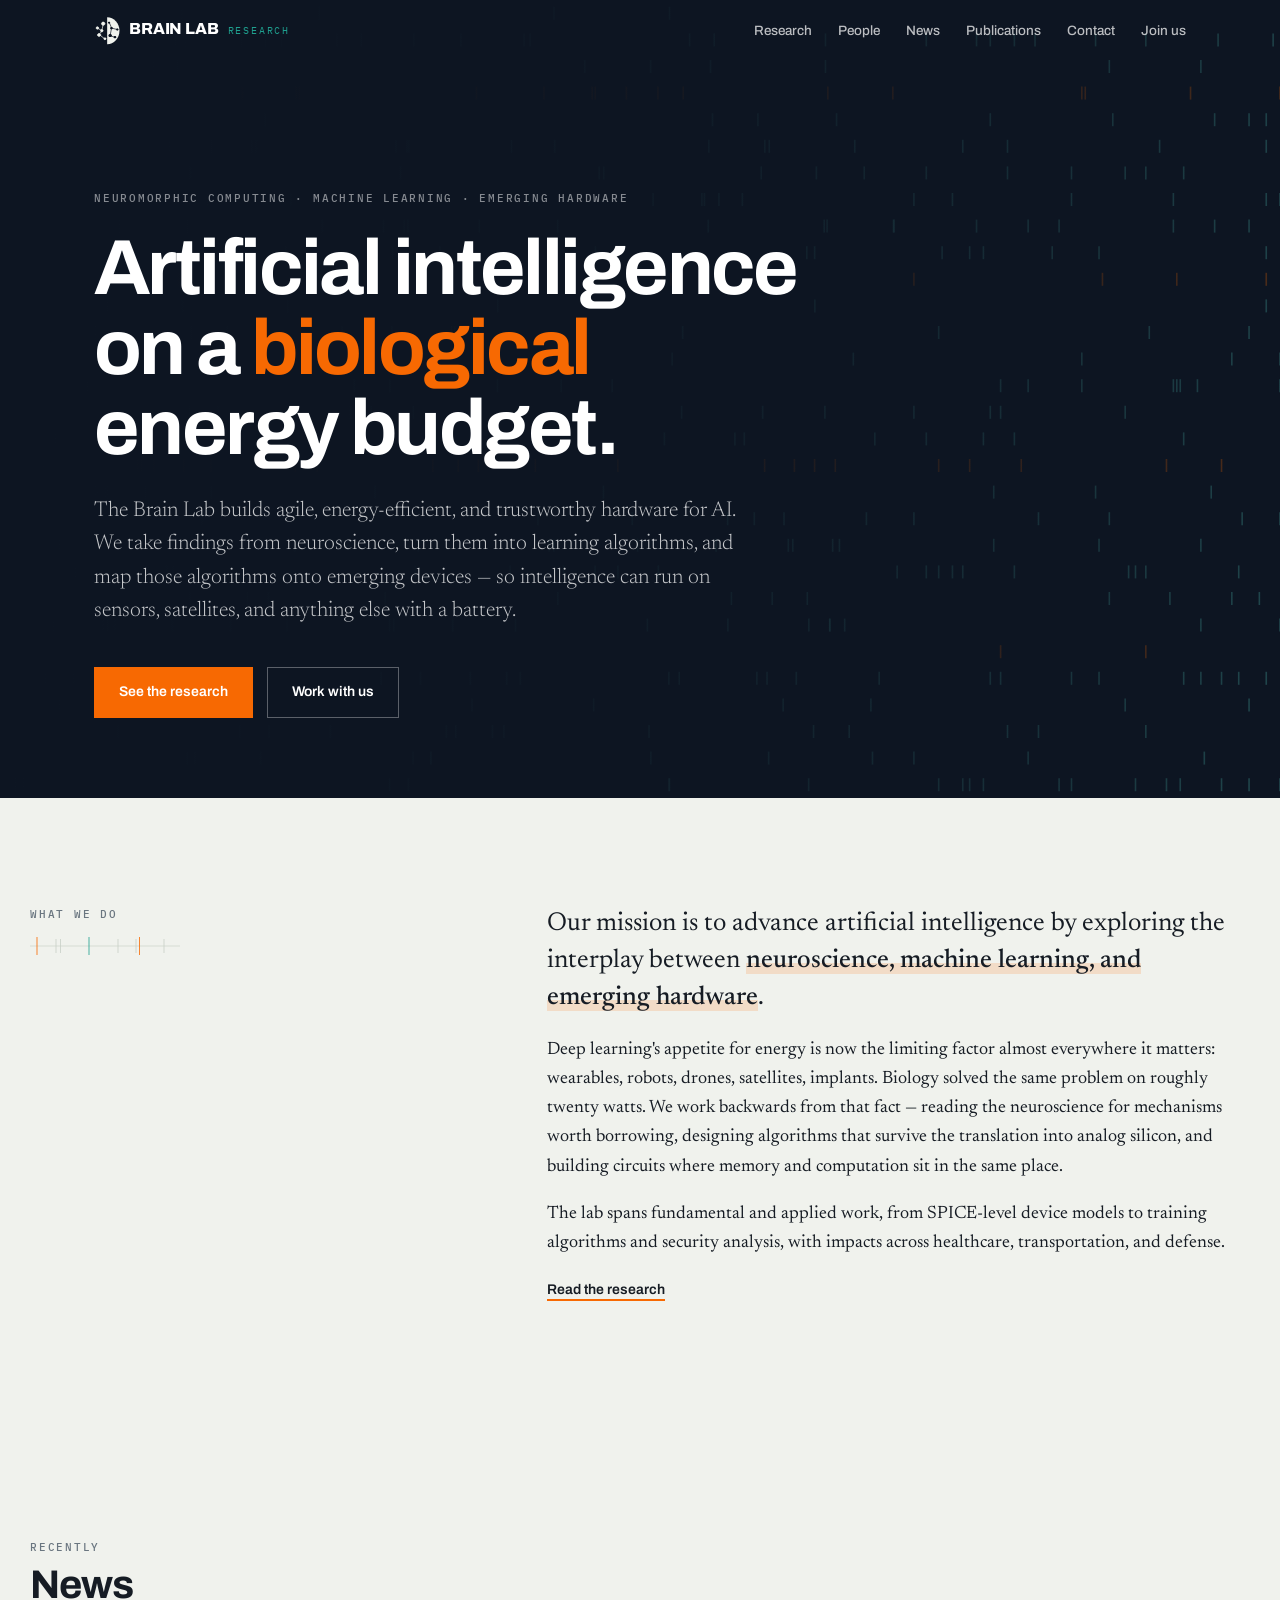
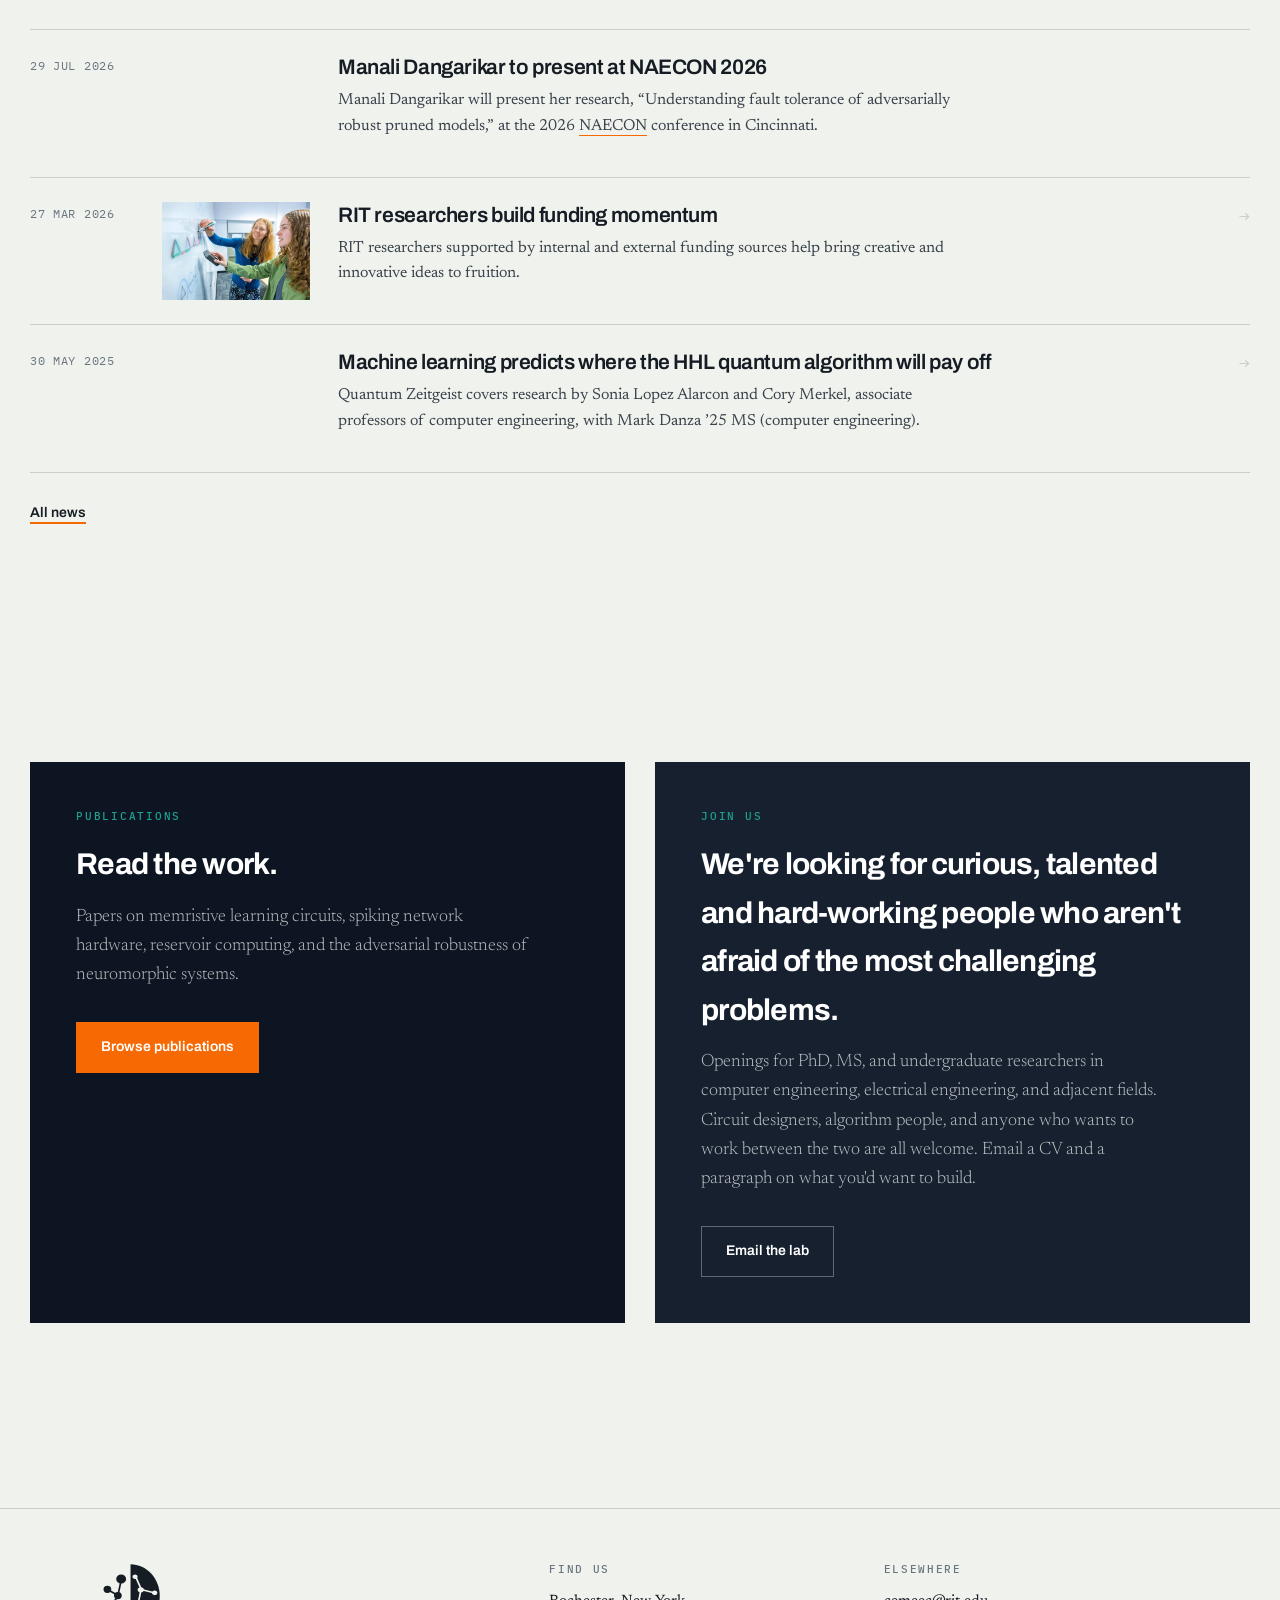
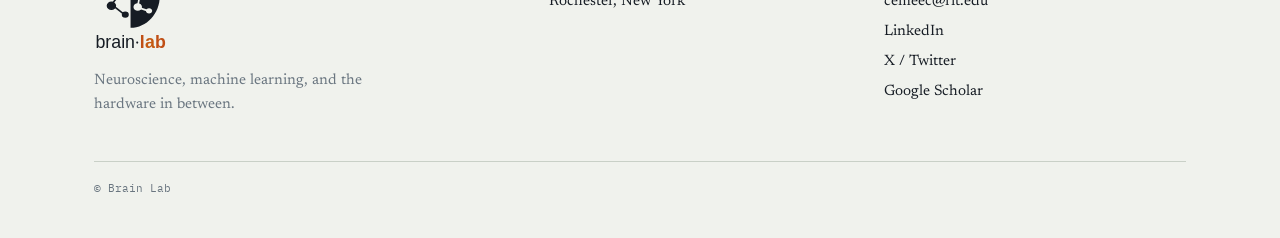
==== index.html @ 9e08b49b "Add contact page with map" ====
<!DOCTYPE html>
<html lang="en">
<head>
<meta charset="utf-8">
<meta name="viewport" content="width=device-width, initial-scale=1">
<title>Brain Lab — Neuromorphic computing</title>
<meta name="description" content="The Brain Lab designs agile, energy-efficient, and trustworthy hardware for artificial intelligence, at the intersection of neuroscience, machine learning, and emerging devices.">
<link rel="canonical" href="https://www.brainlabresearch.org/">
<meta property="og:title" content="Brain Lab — Neuromorphic computing">
<meta property="og:description" content="Energy-efficient, trustworthy hardware for AI. Memristors, spiking neural networks, and the neuroscience behind them.">
<meta property="og:type" content="website">
<meta property="og:url" content="https://www.brainlabresearch.org/">
<meta property="og:image" content="https://www.brainlabresearch.org/assets/icons/og-card.png?v=f0b0af2d">
<meta property="og:image:width" content="1200">
<meta property="og:image:height" content="630">
<meta name="twitter:card" content="summary_large_image">
<link rel="preconnect" href="https://fonts.googleapis.com">
<link rel="preconnect" href="https://fonts.gstatic.com" crossorigin>
<link href="https://fonts.googleapis.com/css2?family=Archivo:wght@400;500;600;700;800&family=IBM+Plex+Mono:wght@400;500;600&family=Newsreader:ital,opsz,wght@0,6..72,300..700;1,6..72,300..500&display=swap" rel="stylesheet">
<link rel="alternate" type="application/rss+xml" title="Brain Lab — News" href="feed.xml">
<link rel="icon" href="assets/icons/favicon.svg?v=3132f404" type="image/svg+xml">
<link rel="apple-touch-icon" href="assets/icons/apple-touch-icon.png?v=1371a02b">
<link rel="stylesheet" href="assets/css/site.css?v=5b3927c0">
</head>
<body>
<a class="skip" href="#main">Skip to content</a>

<nav class="nav" id="nav">
  <div class="nav-in">
    <a class="brand" href="index.html"><span class="brand-mark" aria-hidden="true"></span>BRAIN LAB <span>RESEARCH</span></a>
    <div class="nav-links">
      <a href="research.html">Research</a>
      <a href="people.html">People</a>
      <a href="news.html">News</a>
      <a href="publications.html">Publications</a>
      <a href="contact.html">Contact</a>
      <a href="#join" class="nav-cta">Join us</a>
    </div>
  </div>
</nav>

<header class="hero">
  <canvas id="raster" aria-hidden="true"></canvas>
  <div class="wrap hero-in">
    <div class="eyebrow">Neuromorphic computing · Machine learning · Emerging hardware</div>
    <h1>Artificial intelligence on a <em>biological</em> energy budget.</h1>
    <p class="lede">The Brain Lab builds agile, energy-efficient, and trustworthy hardware for AI. We take findings from neuroscience, turn them into learning algorithms, and map those algorithms onto emerging devices — so intelligence can run on sensors, satellites, and anything else with a battery.</p>
    <div class="cta-row">
      <a class="btn btn-solid" href="research.html">See the research</a>
      <a class="btn btn-ghost" href="#join">Work with us</a>
    </div>
  </div>
</header>

<main id="main">

<section class="sec wrap reveal">
  <div class="mission">
    <div>
      <div class="eyebrow">What we do</div>
      <svg class="divider" viewBox="0 0 300 26" preserveAspectRatio="none" aria-hidden="true">
        <g stroke="currentColor" stroke-width="1.6">
          <line x1="0" y1="13" x2="300" y2="13" stroke-opacity=".45"/>
          <line x1="14" y1="4" x2="14" y2="22" stroke="#F76902"/><line x1="52" y1="6" x2="52" y2="20"/>
          <line x1="61" y1="6" x2="61" y2="20"/><line x1="118" y1="4" x2="118" y2="22" stroke="#1FA08F"/>
          <line x1="176" y1="6" x2="176" y2="20"/><line x1="212" y1="6" x2="212" y2="20"/>
          <line x1="219" y1="4" x2="219" y2="22" stroke="#F76902"/><line x1="268" y1="6" x2="268" y2="20"/>
        </g>
      </svg>
    </div>
    <div>
      <p>Our mission is to advance artificial intelligence by exploring the interplay between <strong>neuroscience, machine learning, and emerging hardware</strong>.</p>
      <p>Deep learning's appetite for energy is now the limiting factor almost everywhere it matters: wearables, robots, drones, satellites, implants. Biology solved the same problem on roughly twenty watts. We work backwards from that fact — reading the neuroscience for mechanisms worth borrowing, designing algorithms that survive the translation into analog silicon, and building circuits where memory and computation sit in the same place.</p>
      <p>The lab spans fundamental and applied work, from SPICE-level device models to training algorithms and security analysis, with impacts across healthcare, transportation, and defense.</p>
      <p><a class="btn-line" href="research.html">Read the research</a></p>
    </div>
  </div>
</section>

<section class="sec wrap reveal">
  <div class="sec-head">
    <div class="eyebrow">Recently</div>
    <h2>News</h2>
  </div>

<!-- NEWS:START -->
  <div class="news-item">
    <span class="date">29 Jul 2026</span>
    <span class="thumb"></span>
    <span><h4>Manali Dangarikar to present at NAECON 2026</h4>
    <p>Manali Dangarikar will present her research, “Understanding fault tolerance of adversarially robust pruned models,” at the 2026 <a href="https://attend.ieee.org/naecon-2026/">NAECON</a> conference in Cincinnati.</p></span>
    <span></span>
  </div>

  <div class="news-item">
    <span class="date">27 Mar 2026</span>
    <span class="thumb"><img src="assets/news/rit-researchers-build-funding-momentum.jpg" alt="" loading="lazy" onerror="this.closest('.thumb').remove()"></span>
    <span><h4><a href="https://www.rit.edu/brainlab/news/rit-researchers-build-funding-momentum">RIT researchers build funding momentum</a></h4>
    <p>RIT researchers supported by internal and external funding sources help bring creative and innovative ideas to fruition.</p></span>
    <span class="arrow">→</span>
  </div>

  <div class="news-item">
    <span class="date">30 May 2025</span>
    <span class="thumb"></span>
    <span><h4><a href="https://quantumzeitgeist.com/quantum-machine-learning-predicts-suitability-of-hhl-algorithm-for-equations/">Machine learning predicts where the HHL quantum algorithm will pay off</a></h4>
    <p>Quantum Zeitgeist covers research by Sonia Lopez Alarcon and Cory Merkel, associate professors of computer engineering, with Mark Danza ’25 MS (computer engineering).</p></span>
    <span class="arrow">→</span>
  </div>

  <!-- NEWS:END -->

  <p style="margin-top:26px"><a class="btn-line" href="news.html">All news</a></p>
</section>

<section class="sec wrap reveal" id="join">
  <div class="split">
    <div class="panel">
      <div class="eyebrow">Publications</div>
      <h3>Read the work.</h3>
      <p>Papers on memristive learning circuits, spiking network hardware, reservoir computing, and the adversarial robustness of neuromorphic systems.</p>
      <a class="btn btn-solid" href="publications.html">Browse publications</a>
    </div>
    <div class="panel alt">
      <div class="eyebrow">Join us</div>
      <h3>We're looking for curious, talented and hard-working people who aren't afraid of the most challenging problems.</h3>
      <p>Openings for PhD, MS, and undergraduate researchers in computer engineering, electrical engineering, and adjacent fields. Circuit designers, algorithm people, and anyone who wants to work between the two are all welcome. Email a CV and a paragraph on what you'd want to build.</p>
      <a class="btn btn-ghost" href="mailto:cemeec@rit.edu?subject=Joining%20the%20Brain%20Lab">Email the lab</a>
    </div>
  </div>
</section>

</main>

<footer>
  <div class="wrap">
    <div class="foot">
      <div>
        <img class="foot-mark" src="assets/icons/logo.svg?v=d911424f" alt="Brain Lab" width="150" height="183">
        <p style="color:var(--muted);max-width:34ch;font-size:15px">Neuroscience, machine learning, and the hardware in between.</p>
      </div>
      <div>
        <h5>Find us</h5>
        <p>Rochester, New York</p>
      </div>
      <div>
        <h5>Elsewhere</h5>
        <a href="mailto:cemeec@rit.edu">cemeec@rit.edu</a>
        <a href="https://www.linkedin.com/company/ritbrainlab">LinkedIn</a>
        <a href="https://twitter.com/ritbrainlab">X / Twitter</a>
        <a href="https://scholar.google.com/citations?hl=en&user=YnhtWqYAAAAJ&view_op=list_works&sortby=pubdate">Google Scholar</a>
      </div>
    </div>
    <div class="colophon">
      <span>© Brain Lab</span>
    </div>
  </div>
</footer>

<script src="assets/js/site.js?v=229a1f9c"></script>
</body>
</html>
---- assets/css/site.css ----
/* Brain Lab — RIT
   Palette: ink (instrument screen) / paper (lab notebook)
   excite = RIT orange, inhibit = teal. Two accents, read as two populations. */

:root{
  --ink:#0D1522;
  --ink-2:#16202F;
  --paper:#F0F2ED;
  --paper-2:#E5E9E1;
  --graphite:#161C24;
  --muted:#6A7680;
  --rule:#C9D0C7;
  --excite:#F76902;
  --inhibit:#1FA08F;

  --display:'Archivo',system-ui,sans-serif;
  --body:'Newsreader',Georgia,serif;
  --mono:'IBM Plex Mono',ui-monospace,monospace;

  --pad:clamp(20px,5vw,72px);
  --max:1220px;
}

*{box-sizing:border-box}
html{scroll-behavior:smooth}
body{
  margin:0;background:var(--paper);color:var(--graphite);
  font-family:var(--body);font-size:18px;line-height:1.62;
  -webkit-font-smoothing:antialiased;
}
img{max-width:100%;display:block}
a{color:inherit}
.wrap{max-width:var(--max);margin:0 auto;padding-left:var(--pad);padding-right:var(--pad)}
.skip{position:absolute;left:-9999px}
.skip:focus{left:var(--pad);top:10px;z-index:100;background:var(--excite);color:#fff;padding:10px 16px;font-family:var(--display);font-size:14px}

.eyebrow{
  font-family:var(--mono);font-size:11px;font-weight:500;
  letter-spacing:.16em;text-transform:uppercase;color:var(--muted);
}

/* ---------- nav ---------- */
.nav{position:fixed;top:0;left:0;right:0;z-index:60;transition:background .35s ease,border-color .35s ease;border-bottom:1px solid transparent}
.nav-in{max-width:var(--max);margin:0 auto;padding:16px var(--pad);display:flex;align-items:center;gap:28px}
.brand{font-family:var(--display);font-weight:800;font-size:16px;letter-spacing:-.01em;text-decoration:none;color:#fff;display:flex;align-items:baseline;gap:9px;transition:color .35s ease}
.brand span{font-family:var(--mono);font-weight:400;font-size:10px;letter-spacing:.18em;color:var(--inhibit)}
/* The mark is two-tone by design — a pale half and a dark half — so it cannot
   follow currentColor like a single-colour glyph would. Two files, swapped as
   the nav flips from the dark band to the light stuck state. */
.brand-mark{width:26px;height:29px;flex:0 0 auto;align-self:center;
  background:url("../icons/mark-dark.svg?v=0295ca7e") center/contain no-repeat}
.nav.stuck .brand-mark{background-image:url("../icons/mark.svg?v=a999a30c")}
.nav-links{margin-left:auto;display:flex;gap:26px;align-items:center}
.nav-links a{font-family:var(--display);font-size:13.5px;font-weight:500;text-decoration:none;color:rgba(255,255,255,.72);padding:4px 0;position:relative;transition:color .35s ease}
.nav-links a::after{content:"";position:absolute;left:0;right:100%;bottom:0;height:2px;background:var(--excite);transition:right .28s ease}
.nav-links a:hover::after,.nav-links a:focus-visible::after,.nav-links a[aria-current="page"]::after{right:0}
.nav.stuck{background:rgba(240,242,237,.94);backdrop-filter:blur(10px);border-bottom-color:var(--rule)}
.nav.stuck .brand{color:var(--graphite)}
.nav.stuck .brand span{color:var(--muted)}
.nav.stuck .nav-links a{color:var(--graphite)}
@media(max-width:820px){.nav-links a:not(.nav-cta){display:none}}

/* ---------- dark bands ---------- */
.hero,.pagehead{position:relative;background:var(--ink);color:#fff;overflow:hidden}
.hero{padding:clamp(130px,17vw,190px) 0 0}
.pagehead{padding:clamp(120px,15vw,150px) 0 clamp(38px,5vw,54px)}
#raster{position:absolute;inset:0;width:100%;height:100%;opacity:.5}
.hero::after,.pagehead::after{content:"";position:absolute;inset:0;background:linear-gradient(100deg,var(--ink) 8%,rgba(13,21,34,.86) 46%,rgba(13,21,34,.4) 100%)}
.hero-in,.pagehead .wrap{position:relative;z-index:2}
.hero-in{padding-bottom:clamp(48px,7vw,80px)}
.hero .eyebrow,.pagehead .eyebrow{color:rgba(255,255,255,.5)}
.hero h1{font-family:var(--display);font-weight:700;font-size:clamp(38px,6.4vw,78px);line-height:1.03;letter-spacing:-.033em;margin:20px 0 0;max-width:15.5ch}
.hero h1 em{font-style:normal;color:var(--excite)}
.pagehead h1{font-family:var(--display);font-weight:700;font-size:clamp(34px,5vw,60px);letter-spacing:-.03em;margin:14px 0 0;line-height:1.05}
.pagehead p{color:rgba(255,255,255,.72);font-weight:300;max-width:56ch;margin:16px 0 0;font-size:clamp(17px,1.9vw,20px)}
.lede{font-size:clamp(18px,2vw,21.5px);line-height:1.56;color:rgba(255,255,255,.76);max-width:56ch;margin:26px 0 0;font-weight:300}
.cta-row{display:flex;flex-wrap:wrap;gap:14px;margin-top:38px}

.btn{font-family:var(--display);font-size:14px;font-weight:600;text-decoration:none;padding:13px 24px;border:1px solid transparent;transition:background .2s ease,color .2s ease,border-color .2s ease,transform .2s ease;display:inline-block}
.btn-solid{background:var(--excite);color:#fff}
.btn-solid:hover{transform:translateY(-2px)}
.btn-ghost{border-color:rgba(255,255,255,.32);color:#fff}
.btn-ghost:hover{border-color:#fff;background:rgba(255,255,255,.08)}
.btn-line{border-bottom:2px solid var(--excite);padding:0 0 2px;font-family:var(--display);font-size:14px;font-weight:600;text-decoration:none}


/* ---------- sections ---------- */
.sec{padding:clamp(64px,8.5vw,108px) 0}
.sec-head{margin-bottom:22px}
.sec-head h2{font-family:var(--display);font-weight:700;font-size:clamp(25px,3.4vw,40px);letter-spacing:-.028em;margin:6px 0 0;line-height:1.1;max-width:22ch}
.divider{width:100%;max-width:150px;height:26px;display:block;color:var(--rule);margin-top:10px}

.mission{display:grid;grid-template-columns:1fr 1.55fr;gap:clamp(26px,5vw,64px);align-items:start}
.mission p{margin:0 0 18px}
.mission p:first-of-type{font-size:clamp(20px,2.4vw,26px);line-height:1.44}
.mission p:first-of-type strong{font-weight:500;box-shadow:inset 0 -.42em 0 rgba(247,105,2,.16)}
@media(max-width:860px){.mission{grid-template-columns:1fr}}

/* ---------- research ---------- */
.area{display:grid;grid-template-columns:120px 1fr;gap:clamp(20px,4vw,52px);padding:38px 0;border-top:1px solid var(--rule);align-items:start}
.area:last-child{border-bottom:1px solid var(--rule)}
.area-glyph{width:110px;height:88px;color:var(--graphite)}
.area h3{font-family:var(--display);font-weight:600;font-size:clamp(20px,2.3vw,26px);letter-spacing:-.02em;margin:0 0 10px;line-height:1.2}
.area p{margin:0;max-width:66ch;color:#2C353E}
.tags{display:flex;flex-wrap:wrap;gap:7px;margin-top:16px}
.tag{font-family:var(--mono);font-size:10.5px;letter-spacing:.08em;text-transform:uppercase;border:1px solid var(--rule);padding:4px 9px;color:var(--muted)}
@media(max-width:700px){.area{grid-template-columns:1fr}.area-glyph{width:88px;height:70px}}

/* ---------- people ---------- */
.pi{display:grid;grid-template-columns:190px 1fr;gap:clamp(20px,4vw,44px);align-items:center;background:var(--paper-2);padding:clamp(20px,3vw,34px);margin-bottom:44px}
.pi h3{font-family:var(--display);font-weight:700;font-size:clamp(23px,2.8vw,31px);letter-spacing:-.025em;margin:6px 0 4px}
.pi .role{font-family:var(--mono);font-size:11.5px;letter-spacing:.1em;text-transform:uppercase;color:var(--muted)}
.pi .title{font-size:15px;color:var(--graphite);margin:0}
.pi p{margin:14px 0 0;max-width:60ch;font-size:17px}
.contact{display:flex;flex-wrap:wrap;gap:18px;margin-top:16px;font-family:var(--mono);font-size:12.5px}
.contact a{color:var(--graphite);text-decoration:none;border-bottom:1.5px solid var(--excite);padding-bottom:1px}
.contact a:hover{background:rgba(247,105,2,.12)}
@media(max-width:700px){.pi{grid-template-columns:1fr}}

.avatar{position:relative;width:100%;aspect-ratio:1/1;background:var(--ink);overflow:hidden}
.avatar .initials{position:absolute;inset:0;display:flex;align-items:center;justify-content:center;font-family:var(--display);font-weight:700;font-size:28px;color:rgba(255,255,255,.55)}
.avatar img{position:relative;width:100%;height:100%;object-fit:cover;transition:transform .45s cubic-bezier(.2,.7,.3,1)}
/* Photos stay in colour. The hover cue is the accent rule wiping in along the
   bottom edge — the same left-to-right wipe the nav links use — plus a slow,
   slight push in on the image itself. */
.avatar::after{content:"";position:absolute;left:0;right:100%;bottom:0;height:3px;background:var(--excite);transition:right .3s ease;z-index:2}
.member:hover .avatar::after,.member:focus-visible .avatar::after{right:0}
.member:hover .avatar img,.member:focus-visible .avatar img{transform:scale(1.045)}

.people-grid{display:grid;grid-template-columns:repeat(auto-fill,minmax(158px,1fr));gap:clamp(14px,2vw,26px)}
/* A button, not a link — it opens a dialog. Everything here is undoing the
   default button chrome so it still reads as a tile.

   flex-column with justify-content:flex-start is doing real work, not tidying:
   a <button> vertically CENTRES its content, and grid stretches every tile to
   the tallest in the row. So a member whose programme fits on one line while
   others wrap to two ends up with their photo pushed down by half the
   difference. display:block does not stop it; laying the button out as a
   top-aligned column does. */
.member{text-decoration:none;color:inherit;width:100%;
  display:flex;flex-direction:column;align-items:stretch;justify-content:flex-start;
  background:none;border:0;padding:0;margin:0;font:inherit;text-align:left;cursor:pointer;
  -webkit-appearance:none;appearance:none}
.member .name{font-family:var(--display);font-weight:600;font-size:15px;letter-spacing:-.012em;margin-top:11px;line-height:1.25}
.member .prog{font-family:var(--mono);font-size:10.5px;letter-spacing:.06em;color:var(--muted);margin-top:4px;text-transform:uppercase}
.member:hover .name{color:var(--excite)}

.alumni{margin-top:52px;border-top:1px solid var(--rule);padding-top:26px}
.alum-list{display:grid;grid-template-columns:repeat(auto-fill,minmax(310px,1fr));gap:4px 34px}
.alum{display:grid;grid-template-columns:52px 1fr;gap:12px;padding:9px 0;border-bottom:1px dotted var(--rule);align-items:baseline}
.alum .yr{font-family:var(--mono);font-size:11.5px;color:var(--excite)}
.alum .who{font-family:var(--display);font-size:14.5px;font-weight:500}
/* Order within .who is: name, then .deg, then .th. */
.alum .deg{display:block;font-family:var(--mono);font-size:10.5px;letter-spacing:.04em;color:var(--rule-text,#8B949C);margin-top:3px}
.alum .th{display:block;font-family:var(--body);font-size:14px;font-style:italic;color:var(--muted);line-height:1.4;margin-top:3px}


/* ---------- bio dialog ----------
   Native <dialog> opened with showModal(): Escape closes it, focus is trapped,
   and the rest of the page is inert — none of which we have to implement. */
dialog.bio{border:0;padding:0;max-width:min(560px,calc(100vw - 32px));width:100%;
  background:var(--paper);color:var(--graphite);box-shadow:0 24px 70px rgba(13,21,34,.28)}
dialog.bio::backdrop{background:rgba(13,21,34,.55);backdrop-filter:blur(3px)}
.bio-in{display:grid;grid-template-columns:132px 1fr;gap:clamp(16px,3vw,26px);
  padding:clamp(20px,3vw,30px);align-items:start}
.bio-in .avatar{width:132px}
.bio-in h3{font-family:var(--display);font-weight:700;font-size:clamp(20px,2.4vw,26px);
  letter-spacing:-.02em;margin:0 0 4px}
.bio-in .prog{font-family:var(--mono);font-size:11px;letter-spacing:.08em;text-transform:uppercase;
  color:var(--muted);margin:0 0 14px}
.bio-in p{margin:0;font-size:16.5px;line-height:1.55}
.bio-x{position:absolute;top:8px;right:10px;background:none;border:0;cursor:pointer;
  font-size:26px;line-height:1;color:var(--muted);padding:6px 10px}
.bio-x:hover{color:var(--excite)}
@media(max-width:520px){.bio-in{grid-template-columns:1fr}.bio-in .avatar{width:112px}}

/* Entry animation, skipped under reduced motion by the block further down. */
dialog.bio[open]{animation:bio-in .22s cubic-bezier(.2,.7,.3,1)}
dialog.bio[open]::backdrop{animation:bio-fade .22s ease}
@keyframes bio-in{from{opacity:0;transform:translateY(8px) scale(.98)}}
@keyframes bio-fade{from{opacity:0}}
/* ---------- news ---------- */
/* A card is a <div> whose HEADLINE carries the link, not an <a> wrapping
   everything. Wrapping the card made it impossible to put a link in the summary,
   since HTML forbids nesting anchors and browsers tear the markup apart if you
   try. The ::after below stretches the headline's hit area over the whole card,
   so it still behaves as one large click target. */
.news-item{position:relative;display:grid;grid-template-columns:104px 148px 1fr auto;gap:clamp(12px,2.2vw,28px);padding:24px 0;border-top:1px solid var(--rule);color:inherit;align-items:start}
.news-item:last-of-type{border-bottom:1px solid var(--rule)}
.news-item .date{font-family:var(--mono);font-size:11.5px;letter-spacing:.06em;color:var(--muted);text-transform:uppercase;padding-top:3px}
/* The cell is emitted even when there is no picture, so headlines all start on
   the same line. :empty keeps that reservation invisible rather than showing an
   empty grey box that reads as a broken image. */
.news-item .thumb{display:block;width:148px;aspect-ratio:3/2;overflow:hidden;background:var(--paper-2)}
.news-item .thumb:empty{background:none}
.news-item .thumb img{width:100%;height:100%;object-fit:cover;transition:transform .45s cubic-bezier(.2,.7,.3,1)}
.news-item:hover .thumb img{transform:scale(1.04)}
.news-item h4{font-family:var(--display);font-weight:600;font-size:clamp(17px,1.9vw,21px);letter-spacing:-.018em;margin:0;line-height:1.28}
.news-item h4 a{text-decoration:none;color:inherit}
.news-item h4 a::after{content:"";position:absolute;inset:0}
.news-item p{margin:7px 0 0;font-size:16px;color:#39424B;max-width:70ch}
/* Inline links must sit above the stretched headline hit area or they are
   unclickable — the headline's ::after would swallow every click. */
.news-item p a{position:relative;z-index:1;color:inherit;text-decoration:none;border-bottom:1.5px solid var(--excite);padding-bottom:1px}
.news-item p a:hover{background:rgba(247,105,2,.12)}
.news-item .arrow{font-family:var(--mono);color:var(--rule);font-size:18px;transition:color .2s ease,transform .2s ease}
.news-item:hover h4{color:var(--excite)}
.news-item:hover .arrow{color:var(--excite);transform:translateX(4px)}
/* Four columns get cramped before the single-column breakpoint, so the picture
   drops out first and the text keeps its measure. */
@media(max-width:880px){
  .news-item{grid-template-columns:104px 118px 1fr auto}
  .news-item .thumb{width:118px}
}
@media(max-width:700px){
  .news-item{grid-template-columns:1fr;gap:10px}
  .news-item .arrow{display:none}
  /* Full width reads better than a small square once it is stacked. */
  .news-item .thumb{width:100%;aspect-ratio:16/9}
  .news-item .thumb:empty{display:none}
}

/* ---------- topic cloud ----------
   A short banner above the research detail: a quick read on what the lab has
   worked on over the years, not a section in its own right.

   Polar layout — every term keeps one fixed angle and moves only along that ray,
   inward as it becomes more frequent. Absolutely positioned, so words never
   reflow one another. Nothing here transitions: position, size and opacity are
   written every frame by requestAnimationFrame in topics.js. A CSS transition
   would restart its easing curve each time the target moved, which is exactly
   what made an earlier version look choppy.

   There is no play control. The timeline lives inside the panel as a hairline
   along the bottom edge, and hovering or focusing the cloud pauses it. */
.cloud-sec{padding:clamp(26px,3.4vw,44px) 0 0}
.cloud-wrap{position:relative}

.cloud{position:relative;overflow:hidden;background:var(--paper-2);
  height:clamp(180px,16vw,225px);--wmin:11px;--wmax:31px}
.cloud:focus-visible{outline:2.5px solid var(--excite);outline-offset:3px}
/* Origin sits above centre so the words clear the year label and timeline. */
.cloud .w{position:absolute;left:50%;top:45%;white-space:nowrap;
  font-family:var(--display);font-weight:600;letter-spacing:-.02em;line-height:1;
  color:var(--graphite);opacity:0;font-size:12px;
  will-change:transform,font-size,opacity;cursor:default}
.cloud .w:hover{color:var(--excite)}
.cloud-failed .cloud{height:auto;padding:18px}

/* Year range sits inside the panel, bottom-left, reading as a caption on the
   timeline directly beneath it rather than as a separate control. */
.cloud-meta{position:absolute;left:14px;bottom:12px;z-index:30;pointer-events:none;
  font-family:var(--mono);font-size:10.5px;color:var(--muted);display:flex;gap:10px;align-items:baseline}
.cloud-meta b{font-size:12.5px;color:var(--graphite);letter-spacing:.02em;font-weight:500}

.cloud-progress{position:absolute;left:0;right:0;bottom:0;height:2px;
  background:var(--rule);z-index:30;pointer-events:none}
.cloud-progress i{display:block;height:100%;width:0;background:var(--excite)}

.cloud-tip{position:absolute;transform:translate(-50%,-100%);background:var(--graphite);color:var(--paper);
  font-family:var(--mono);font-size:11px;padding:5px 9px;pointer-events:none;white-space:nowrap;z-index:40}
.cloud-status{font-family:var(--mono);font-size:12px;color:var(--muted)}

@media(max-width:700px){.cloud{--wmax:23px;--wmin:10px;height:200px}}


/* ---------- three thrusts ----------
   The figure is black line art on a white ground. mix-blend-mode:multiply makes
   the white read as the page behind it, so the diagram sits on the paper instead
   of in a white box — no keyed image or transparent PNG needed. It only works
   over a light ground, which is the case everywhere it is used. */
/* Deliberately well under the image's native 861px — this is an orientation
   graphic above the real content, not the content itself. */
.thrusts{margin-top:22px;max-width:560px;margin-left:auto;margin-right:auto}
.thrust-fig{position:relative;margin:0 auto}
.thrust-fig img{width:100%;height:auto;mix-blend-mode:multiply}

/* Percentage geometry so hotspots track the image at any width. The height stops
   short of the brace and caption, which belong to all three columns.
   These are plain anchors: hover highlights, click jumps to the full section. */
.thrust-hot{position:absolute;top:0;height:84%;border:2px solid transparent;border-radius:2px;
  transition:background .2s ease,border-color .2s ease}
.thrust-hot:hover,.thrust-hot:focus-visible{
  background:rgba(247,105,2,.10);border-color:var(--excite);outline:none}

/* The nav is fixed, so an anchor jump would otherwise land with the heading
   hidden underneath it. */
.area{scroll-margin-top:86px}

.sr{position:absolute;width:1px;height:1px;overflow:hidden;clip:rect(0 0 0 0);white-space:nowrap}

/* Below this the figure is too small for the hotspots to be a usable target, and
   the sections are a short scroll away anyway. */
@media(max-width:620px){
  .thrust-hot{display:none}
}

/* ---------- contact ---------- */
.contact-grid{display:grid;grid-template-columns:1fr 1.15fr;gap:clamp(28px,5vw,64px);align-items:start}
.addr{margin:10px 0 0;font-size:17px;line-height:1.62}
.addr b{font-family:var(--mono);font-size:15px;letter-spacing:.04em}
/* The iframe needs a DEFINITE height. With aspect-ratio instead — on the iframe
   or on a wrapper holding it absolutely — the panel renders blank: Google Maps
   initialises into a box whose height has not resolved yet and never recovers.
   Verified three-up at identical widths: fixed height drew the map, clamp height
   drew the map, aspect-ratio stayed empty. */
.map{position:relative;overflow:hidden;background:var(--paper-2)}
.map iframe{display:block;width:100%;height:clamp(300px,30vw,430px);border:0}

/* Our own marker, centred over the map.
   Google's keyless embed centres on q= but does not draw a pin — not for a
   place name, not for coordinates. Rather than leave the office unmarked, the
   map is centred on it and this sits on top. It cannot drift out of alignment
   because both are anchored to the same centre. */
.map-pin{position:absolute;left:50%;top:50%;width:16px;height:16px;margin:-8px 0 0 -8px;
  border-radius:50%;background:var(--excite);pointer-events:none;
  box-shadow:0 0 0 4px rgba(247,105,2,.3),0 1px 5px rgba(13,21,34,.4)}
.map-note{margin:12px 0 0;font-size:15px;color:var(--muted);max-width:52ch}
@media(max-width:820px){
  .contact-grid{grid-template-columns:1fr}
  /* Definite height here too — an aspect-ratio would blank the map, same as above. */
  .map iframe{height:300px}
}
/* ---------- publications ---------- */
.pub-year{font-family:var(--mono);font-size:11px;letter-spacing:.16em;color:var(--excite);margin:44px 0 0;padding-top:14px;border-top:1px solid var(--rule)}
.pub-year:first-of-type{margin-top:0}
.pub{display:grid;grid-template-columns:1fr auto;gap:clamp(12px,3vw,36px);padding:16px 0;border-bottom:1px dotted var(--rule);align-items:baseline}
.pub h4{font-family:var(--display);font-weight:600;font-size:clamp(16px,1.7vw,18.5px);letter-spacing:-.015em;margin:0;line-height:1.32}
.pub h4 a{text-decoration:none;color:inherit}
.pub h4 a:hover{color:var(--excite)}
.pub .authors{margin:6px 0 0;font-size:14.5px;color:#39424B;line-height:1.45;max-width:78ch}
.pub .authors b{font-weight:600;color:var(--graphite)}
.pub .venue{margin:3px 0 0;font-family:var(--body);font-size:14.5px;color:var(--muted)}
.pub .venue em{font-style:italic}
.pub .venue .biblio{font-family:var(--mono);font-size:12px;letter-spacing:.01em}
.pub .links{display:flex;gap:13px;font-family:var(--mono);font-size:10.5px;letter-spacing:.1em;white-space:nowrap}
.pub .links a{text-decoration:none;color:var(--muted);border-bottom:1px solid var(--rule);padding-bottom:2px}
.pub .links a:hover{color:var(--excite);border-bottom-color:var(--excite)}
.pub-count{font-family:var(--mono);font-size:11px;color:var(--muted)}
.pub-count a{color:var(--muted)}
@media(max-width:700px){.pub{grid-template-columns:1fr}.pub .links{margin-top:9px}}

/* ---------- panels ---------- */
.split{display:grid;grid-template-columns:1fr 1fr;gap:clamp(18px,2.6vw,30px)}
@media(max-width:820px){.split{grid-template-columns:1fr}}
.panel{background:var(--ink);color:#fff;padding:clamp(26px,3.6vw,46px);display:flex;flex-direction:column}
.panel.alt{background:var(--ink-2)}
.panel h3{font-family:var(--display);font-weight:700;font-size:clamp(22px,2.6vw,30px);letter-spacing:-.025em;margin:14px 0 0}
.panel p{color:rgba(255,255,255,.72);font-weight:300;margin:14px 0 0;max-width:46ch}
.panel .eyebrow{color:var(--inhibit)}
.panel .btn{align-self:flex-start;margin-top:32px}

/* ---------- footer ---------- */
footer{border-top:1px solid var(--rule);padding:52px 0 40px;margin-top:clamp(40px,6vw,80px)}
.foot{display:grid;grid-template-columns:1.4fr 1fr 1fr;gap:32px}
.foot h5{font-family:var(--mono);font-size:10.5px;letter-spacing:.16em;text-transform:uppercase;color:var(--muted);margin:0 0 12px;font-weight:500}
.foot p,.foot a{font-size:15px;margin:0 0 6px}
.foot a{display:block;text-decoration:none;color:var(--graphite)}
.foot a:hover{color:var(--excite)}
.foot-mark{width:auto;height:92px;margin-bottom:16px;display:block}
.colophon{margin-top:38px;padding-top:18px;border-top:1px solid var(--rule);font-family:var(--mono);font-size:11px;color:var(--muted);display:flex;flex-wrap:wrap;gap:6px 22px}
@media(max-width:760px){.foot{grid-template-columns:1fr 1fr}}

:focus-visible{outline:2.5px solid var(--excite);outline-offset:3px}

.reveal{opacity:0;transform:translateY(16px);transition:opacity .7s ease,transform .7s ease}
.reveal.in{opacity:1;transform:none}
@media(prefers-reduced-motion:reduce){
  html{scroll-behavior:auto}
  .reveal{opacity:1;transform:none;transition:none}
  /* transition:none alone would leave the hover zoom snapping instantly to its
     end state, which is the jolt reduced-motion is meant to avoid. Drop it. */
  .member:hover .avatar img,.member:focus-visible .avatar img{transform:none}
  dialog.bio[open],dialog.bio[open]::backdrop{animation:none}
  *{animation:none!important;transition:none!important}
}
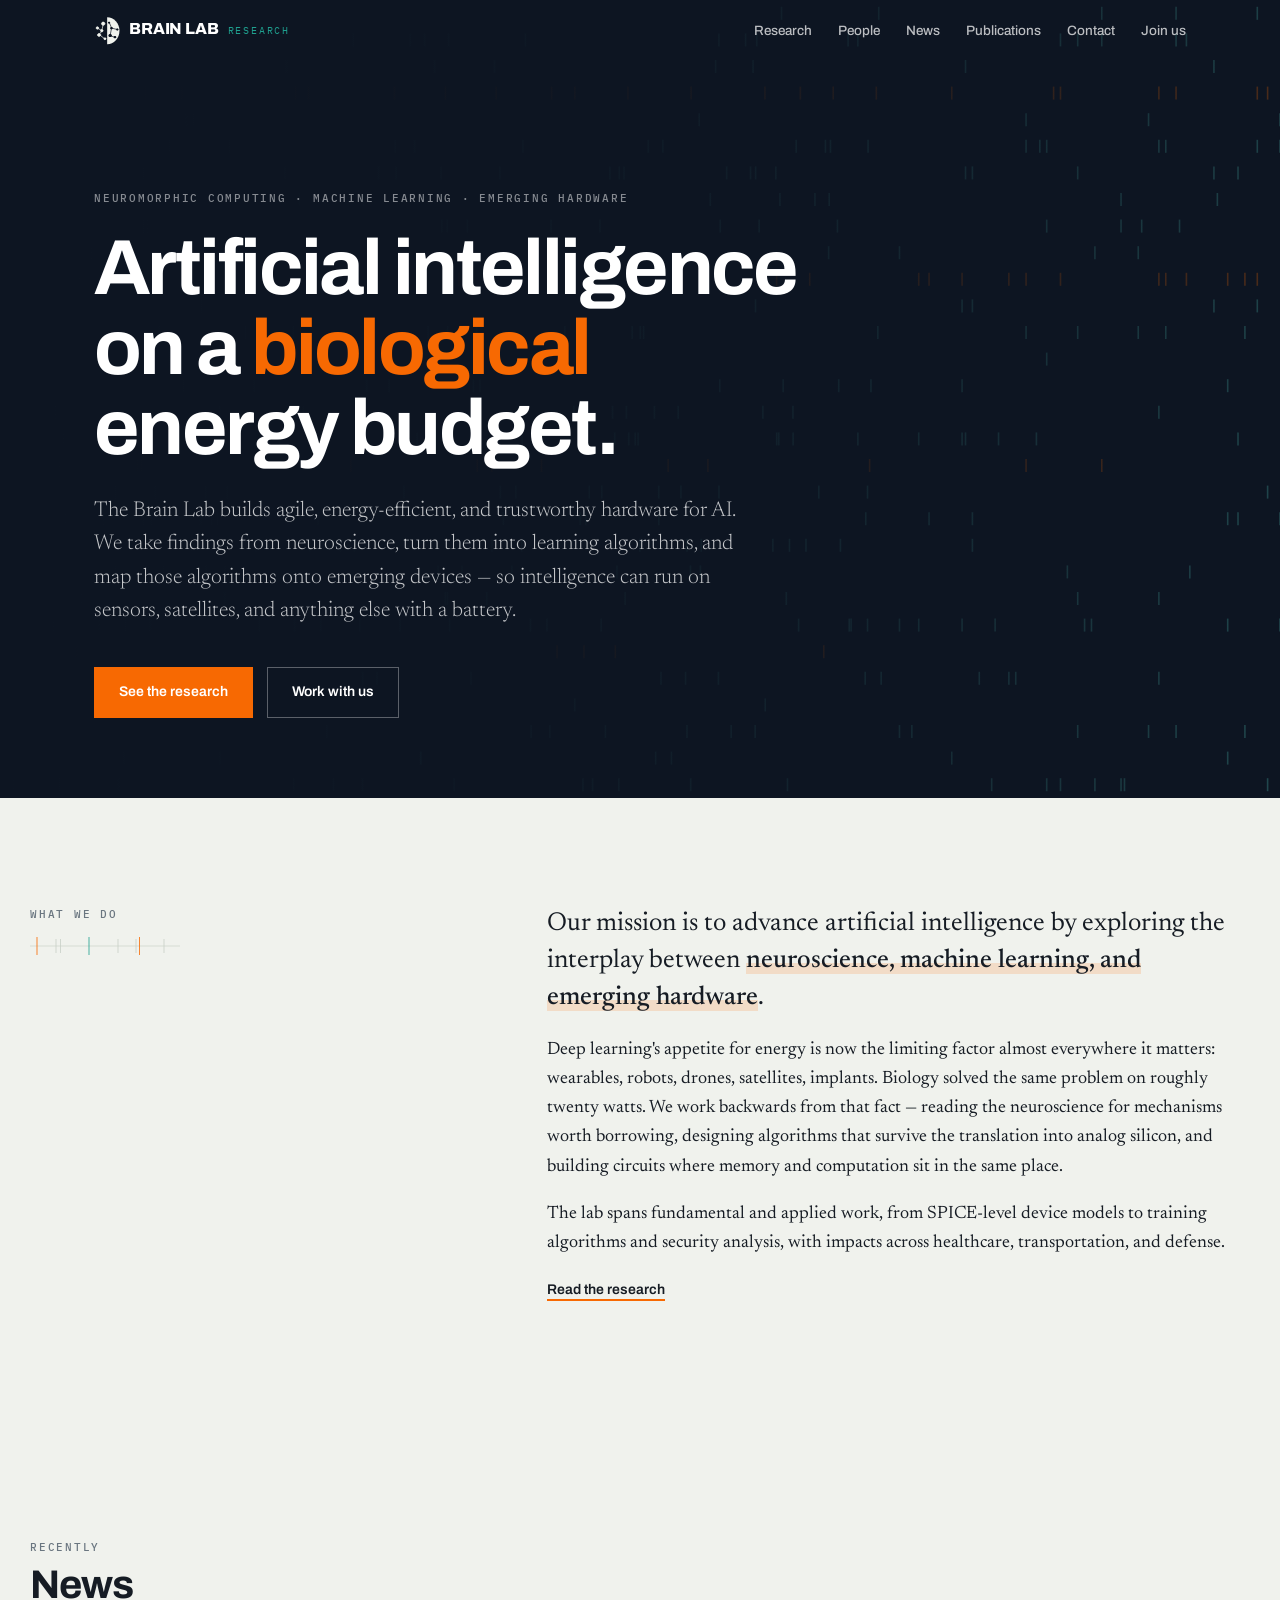
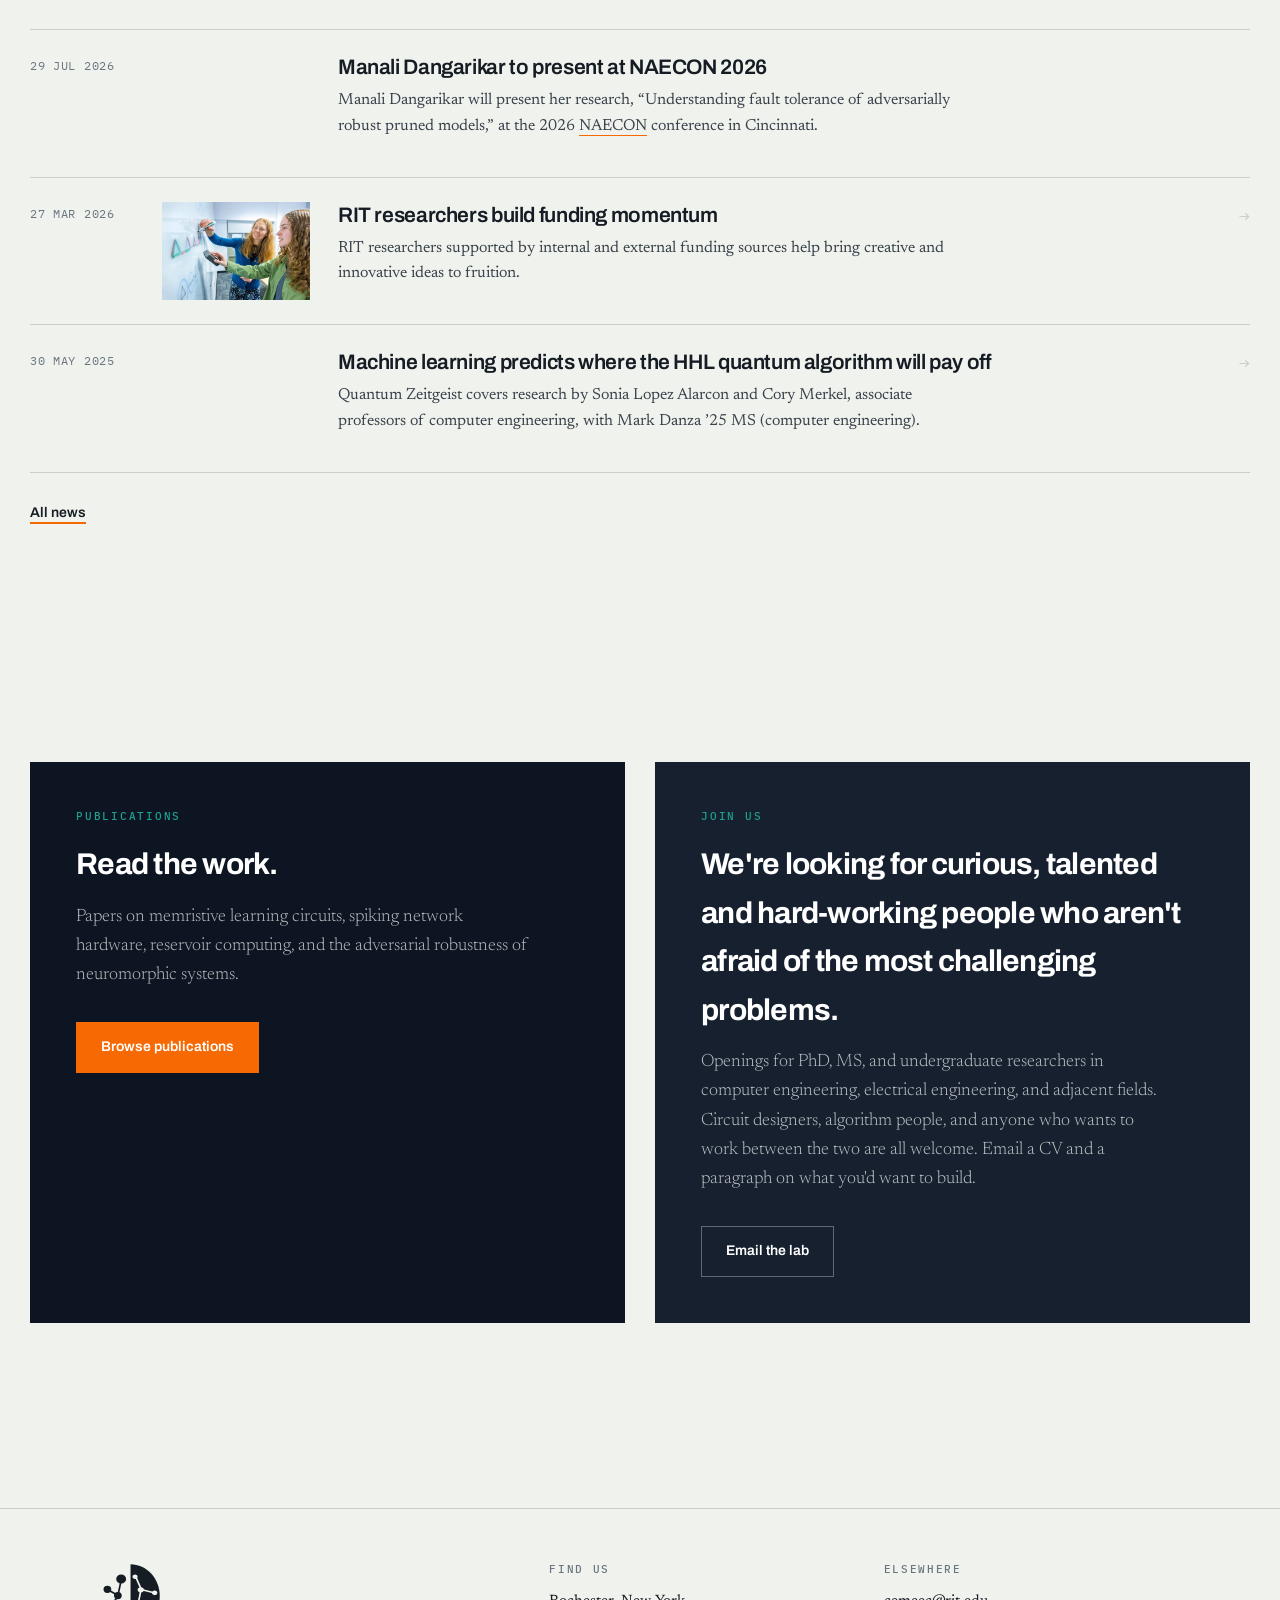
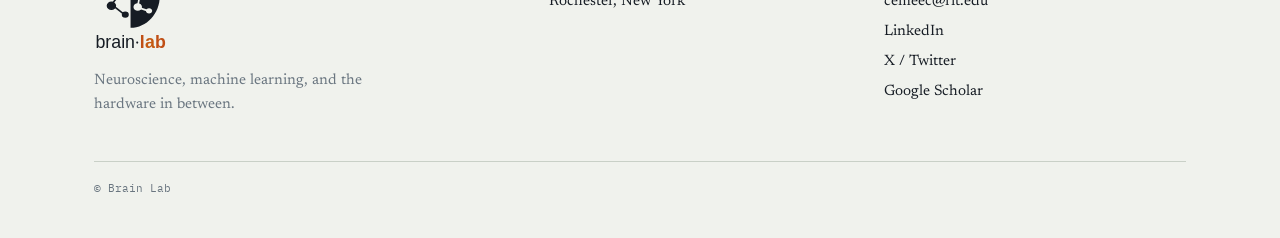
==== commit 78dfc9b1: "Add mobile nav menu" ====
--- a/index.html
+++ b/index.html
@@ -20,7 +20,7 @@
 <link rel="alternate" type="application/rss+xml" title="Brain Lab — News" href="feed.xml">
 <link rel="icon" href="assets/icons/favicon.svg?v=3132f404" type="image/svg+xml">
 <link rel="apple-touch-icon" href="assets/icons/apple-touch-icon.png?v=1371a02b">
-<link rel="stylesheet" href="assets/css/site.css?v=5b3927c0">
+<link rel="stylesheet" href="assets/css/site.css?v=785d9a0c">
 </head>
 <body>
 <a class="skip" href="#main">Skip to content</a>
@@ -28,7 +28,8 @@
 <nav class="nav" id="nav">
   <div class="nav-in">
     <a class="brand" href="index.html"><span class="brand-mark" aria-hidden="true"></span>BRAIN LAB <span>RESEARCH</span></a>
-    <div class="nav-links">
+    <button class="nav-toggle" type="button" aria-expanded="false" aria-controls="nav-links" aria-label="Menu"><span></span><span></span><span></span></button>
+    <div class="nav-links" id="nav-links">
       <a href="research.html">Research</a>
       <a href="people.html">People</a>
       <a href="news.html">News</a>
@@ -157,6 +158,6 @@
   </div>
 </footer>
 
-<script src="assets/js/site.js?v=229a1f9c"></script>
+<script src="assets/js/site.js?v=5d2c4cf4"></script>
 </body>
 </html>
--- a/assets/css/site.css
+++ b/assets/css/site.css
@@ -58,7 +58,39 @@
 .nav.stuck .brand{color:var(--graphite)}
 .nav.stuck .brand span{color:var(--muted)}
 .nav.stuck .nav-links a{color:var(--graphite)}
-@media(max-width:820px){.nav-links a:not(.nav-cta){display:none}}
+.nav-toggle{display:none}
+
+/* Below this width the links used to be hidden outright, leaving no way to reach
+   any page from a phone — only the Join us button survived. They now collapse
+   into a panel behind the toggle. */
+@media(max-width:820px){
+  .nav-toggle{display:flex;flex-direction:column;justify-content:center;gap:5px;
+    margin-left:auto;width:44px;height:36px;padding:0 9px;background:none;border:0;cursor:pointer}
+  .nav-toggle span{display:block;height:2px;background:#fff;transition:background .35s ease}
+  .nav.stuck .nav-toggle span{background:var(--graphite)}
+
+  /* .nav is fixed, so it is the containing block: top:100% puts the panel
+     directly under the bar. */
+  .nav-links{position:absolute;top:100%;left:0;right:0;margin:0;display:none;
+    flex-direction:column;align-items:stretch;gap:0;
+    background:var(--ink);padding:4px var(--pad) 18px;
+    border-bottom:1px solid rgba(255,255,255,.14);
+    /* The panel drops onto the dark hero, so a hairline alone barely separates
+       them; the shadow makes it read as a layer above the page. */
+    box-shadow:0 18px 34px rgba(13,21,34,.34)}
+  .nav.open .nav-links{display:flex}
+  .nav.stuck .nav-links{background:var(--paper);border-bottom-color:var(--rule)}
+
+  .nav-links a{font-size:16.5px;padding:14px 0;color:#fff}
+  .nav.stuck .nav-links a{color:var(--graphite)}
+  .nav-links a + a{border-top:1px solid rgba(255,255,255,.12)}
+  .nav.stuck .nav-links a + a{border-top-color:var(--rule)}
+  /* The sliding underline is a desktop hover affordance; on a stacked list it
+     just reads as a stray rule under one item. */
+  .nav-links a::after{display:none}
+  .nav-links a[aria-current="page"]{color:var(--excite)}
+  .nav.stuck .nav-links a[aria-current="page"]{color:var(--excite)}
+}
 
 /* ---------- dark bands ---------- */
 .hero,.pagehead{position:relative;background:var(--ink);color:#fff;overflow:hidden}
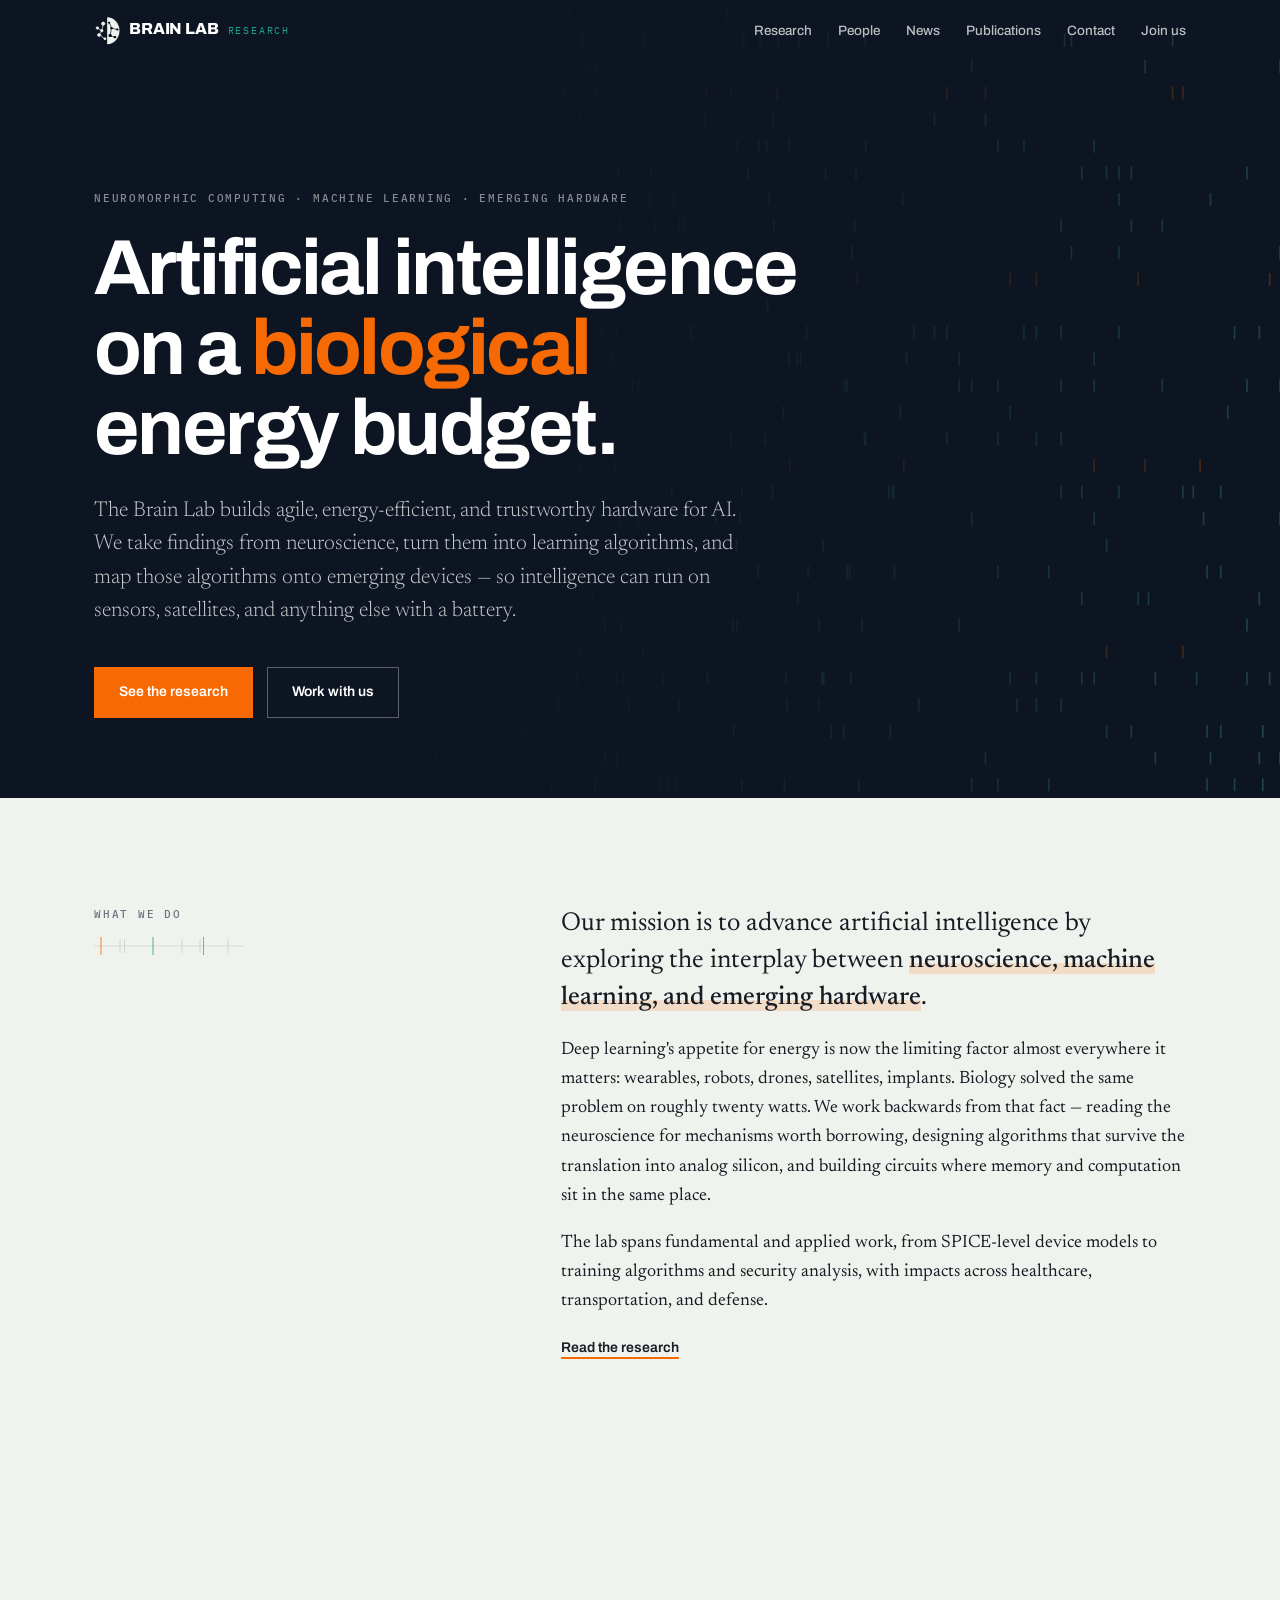
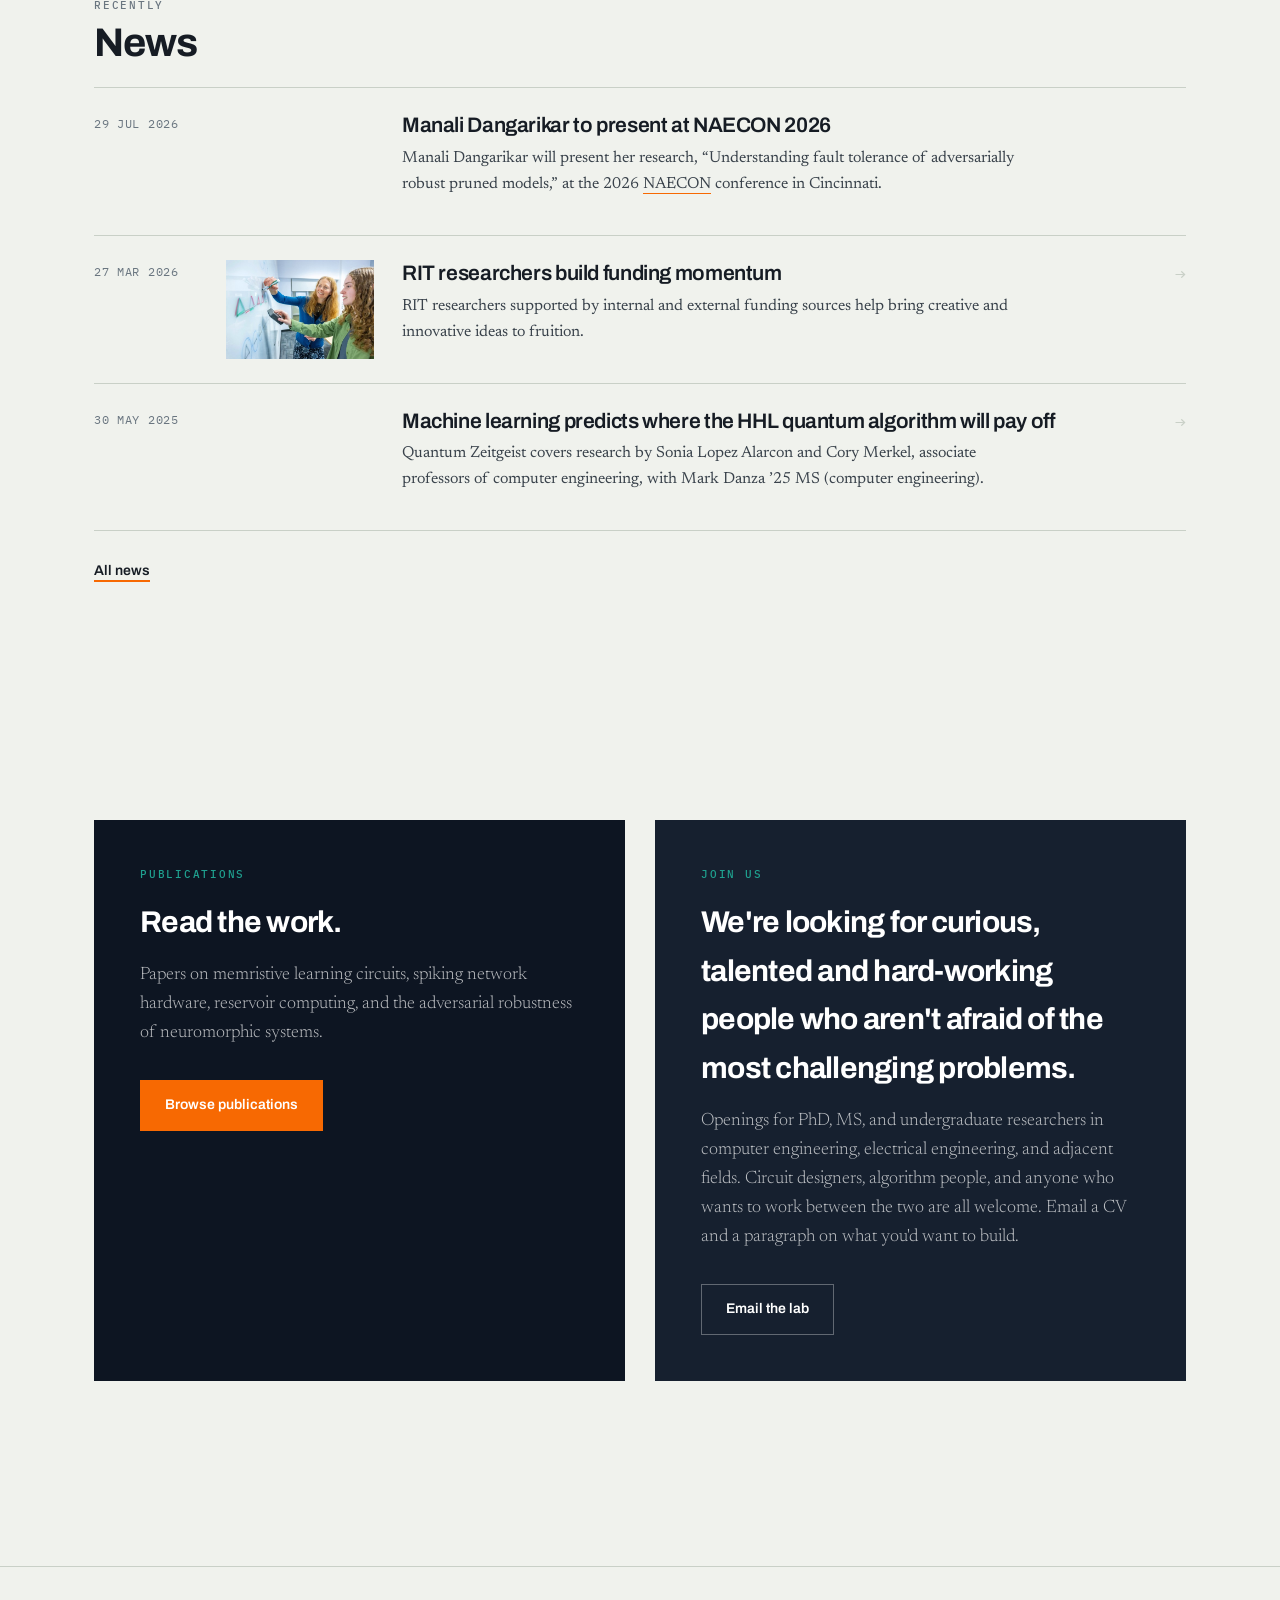
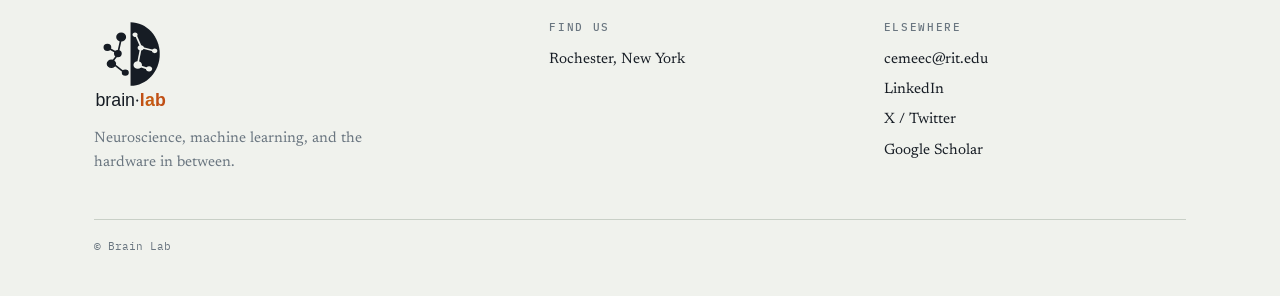
==== commit e608097b: "Restore horizontal gutters lost to a padding shorthand" ====
--- a/index.html
+++ b/index.html
@@ -20,7 +20,7 @@
 <link rel="alternate" type="application/rss+xml" title="Brain Lab — News" href="feed.xml">
 <link rel="icon" href="assets/icons/favicon.svg?v=3132f404" type="image/svg+xml">
 <link rel="apple-touch-icon" href="assets/icons/apple-touch-icon.png?v=1371a02b">
-<link rel="stylesheet" href="assets/css/site.css?v=785d9a0c">
+<link rel="stylesheet" href="assets/css/site.css?v=4f62d870">
 </head>
 <body>
 <a class="skip" href="#main">Skip to content</a>
--- a/assets/css/site.css
+++ b/assets/css/site.css
@@ -117,7 +117,12 @@
 
 
 /* ---------- sections ---------- */
-.sec{padding:clamp(64px,8.5vw,108px) 0}
+/* Vertical only. The padding SHORTHAND here would reset padding-left/right to
+   zero, and because this rule comes after .wrap it wins — so every
+   <section class="sec wrap"> lost its horizontal gutter and ran to the edge of
+   the screen on any viewport narrower than --max. Invisible on a wide desktop,
+   where margin:0 auto still leaves whitespace, and obvious on a phone. */
+.sec{padding-top:clamp(64px,8.5vw,108px);padding-bottom:clamp(64px,8.5vw,108px)}
 .sec-head{margin-bottom:22px}
 .sec-head h2{font-family:var(--display);font-weight:700;font-size:clamp(25px,3.4vw,40px);letter-spacing:-.028em;margin:6px 0 0;line-height:1.1;max-width:22ch}
 .divider{width:100%;max-width:150px;height:26px;display:block;color:var(--rule);margin-top:10px}
@@ -265,7 +270,8 @@
 
    There is no play control. The timeline lives inside the panel as a hairline
    along the bottom edge, and hovering or focusing the cloud pauses it. */
-.cloud-sec{padding:clamp(26px,3.4vw,44px) 0 0}
+/* Same trap as .sec — set the vertical sides only. */
+.cloud-sec{padding-top:clamp(26px,3.4vw,44px);padding-bottom:0}
 .cloud-wrap{position:relative}
 
 .cloud{position:relative;overflow:hidden;background:var(--paper-2);
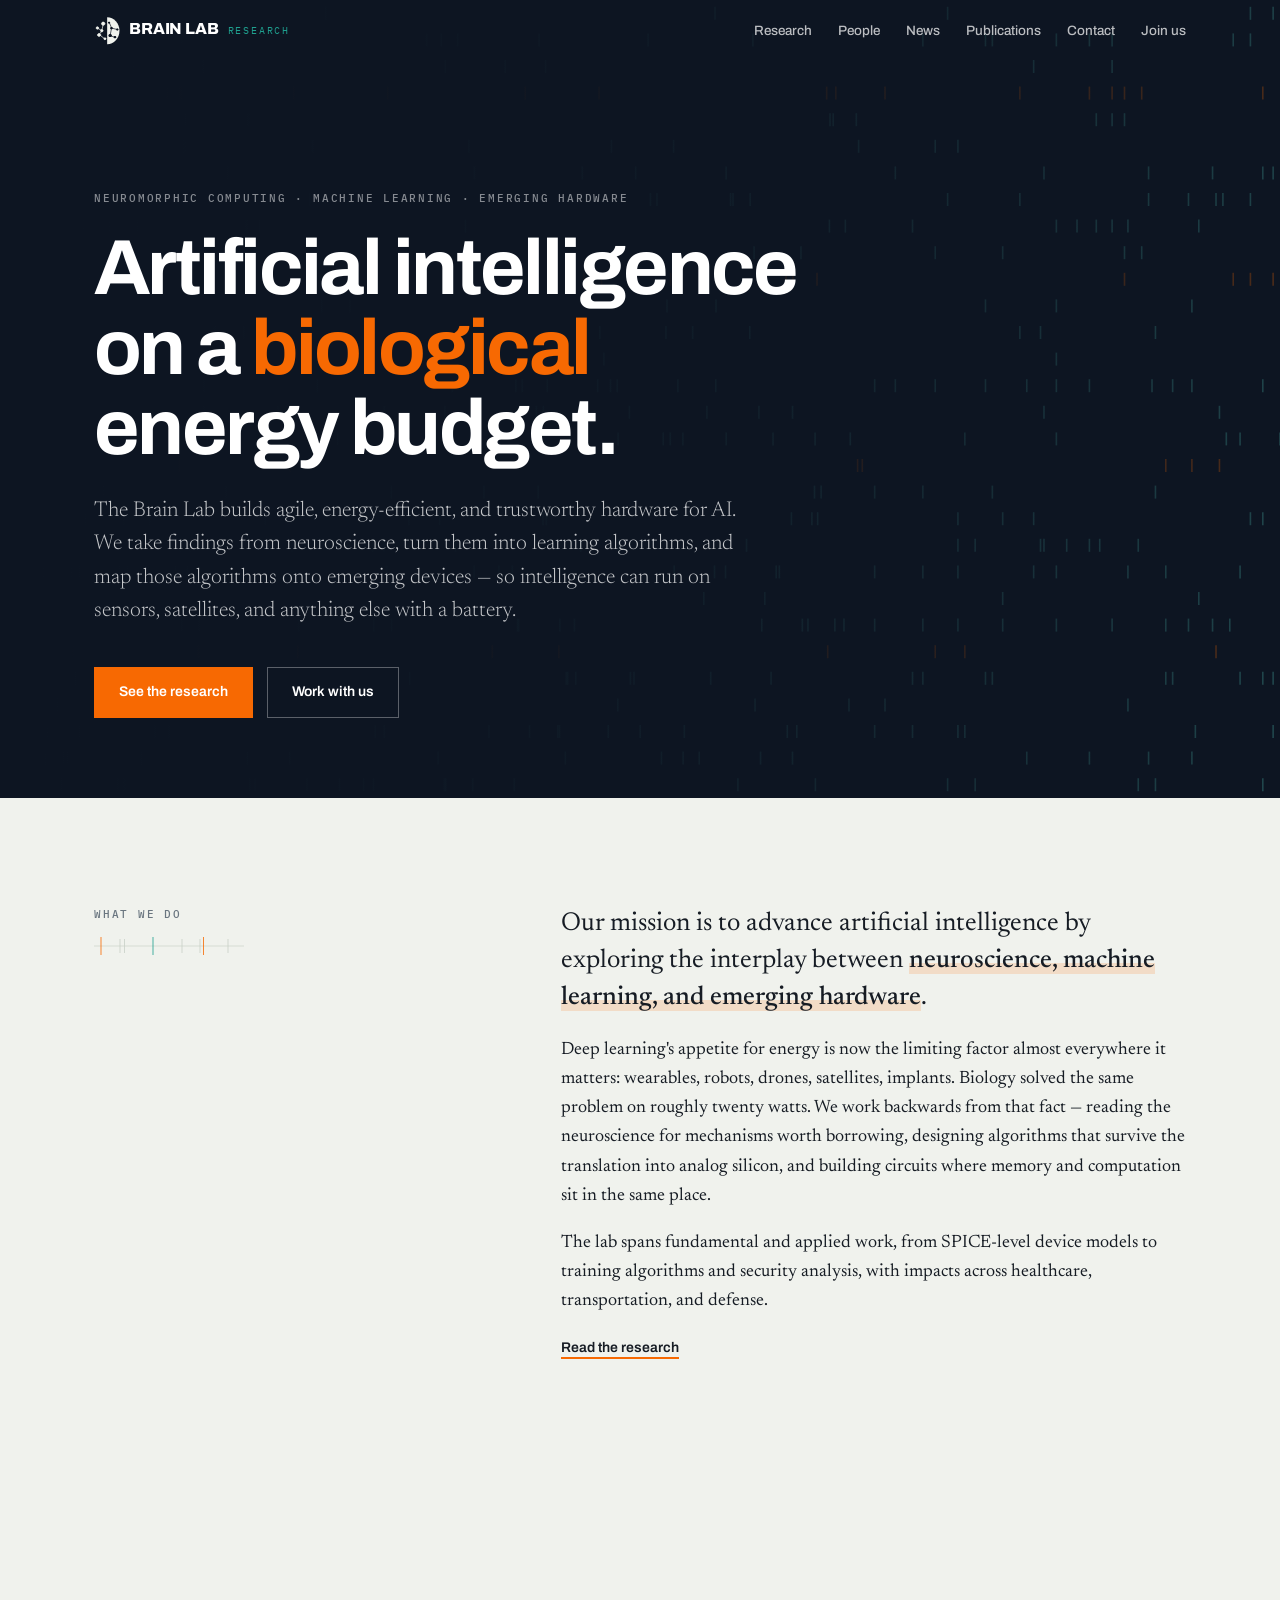
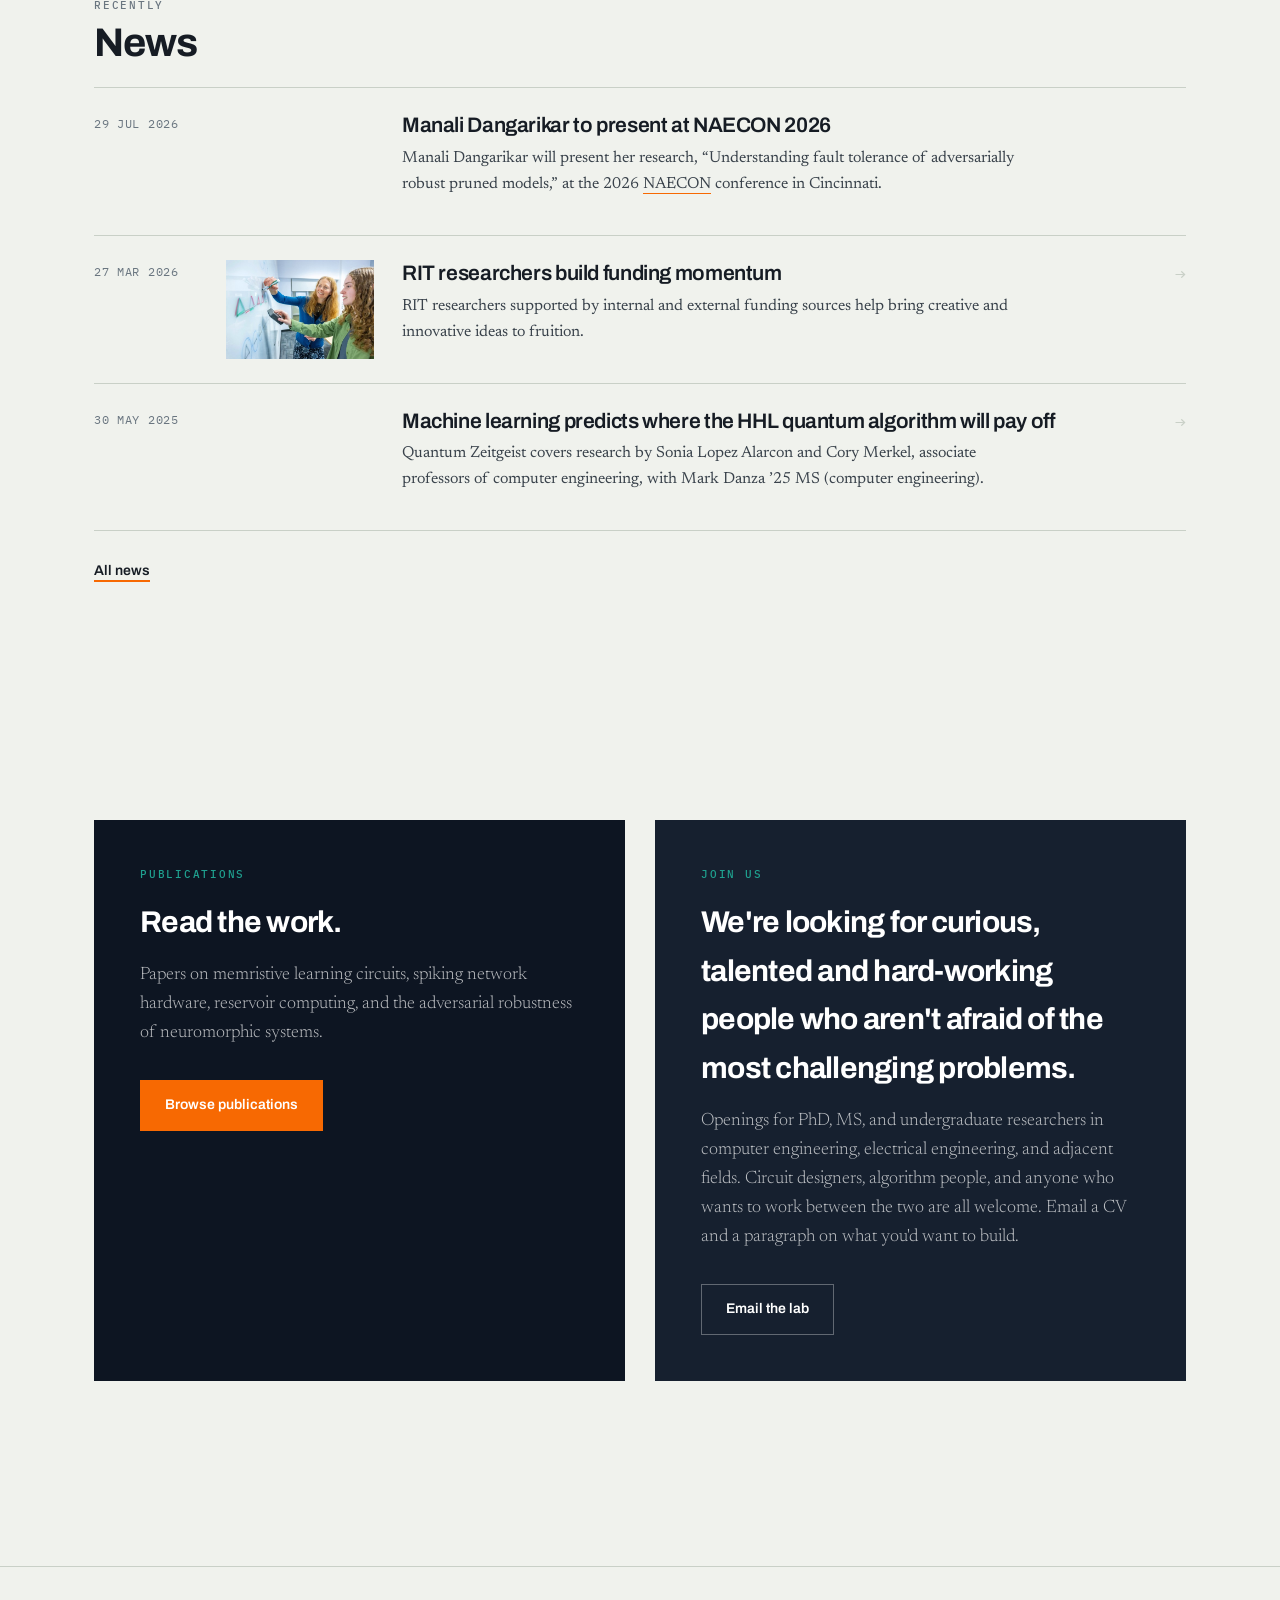
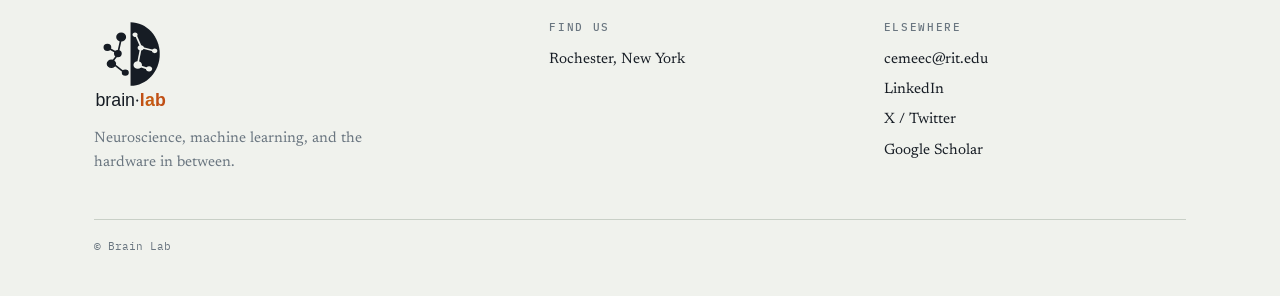
==== commit 56b86e8c: "Link alumni thesis titles to the RIT repository" ====
--- a/index.html
+++ b/index.html
@@ -20,7 +20,7 @@
 <link rel="alternate" type="application/rss+xml" title="Brain Lab — News" href="feed.xml">
 <link rel="icon" href="assets/icons/favicon.svg?v=3132f404" type="image/svg+xml">
 <link rel="apple-touch-icon" href="assets/icons/apple-touch-icon.png?v=1371a02b">
-<link rel="stylesheet" href="assets/css/site.css?v=4f62d870">
+<link rel="stylesheet" href="assets/css/site.css?v=52dcf7fa">
 </head>
 <body>
 <a class="skip" href="#main">Skip to content</a>
--- a/assets/css/site.css
+++ b/assets/css/site.css
@@ -190,6 +190,10 @@
 /* Order within .who is: name, then .deg, then .th. */
 .alum .deg{display:block;font-family:var(--mono);font-size:10.5px;letter-spacing:.04em;color:var(--rule-text,#8B949C);margin-top:3px}
 .alum .th{display:block;font-family:var(--body);font-size:14px;font-style:italic;color:var(--muted);line-height:1.4;margin-top:3px}
+/* Thesis titles link to the record in RIT's repository. Understated by default
+   — a list of 21 alumni with 13 loud links would read as a link farm. */
+.alum .th a{color:inherit;text-decoration:none;border-bottom:1px solid var(--rule)}
+.alum .th a:hover{color:var(--excite);border-bottom-color:var(--excite)}
 
 
 /* ---------- bio dialog ----------
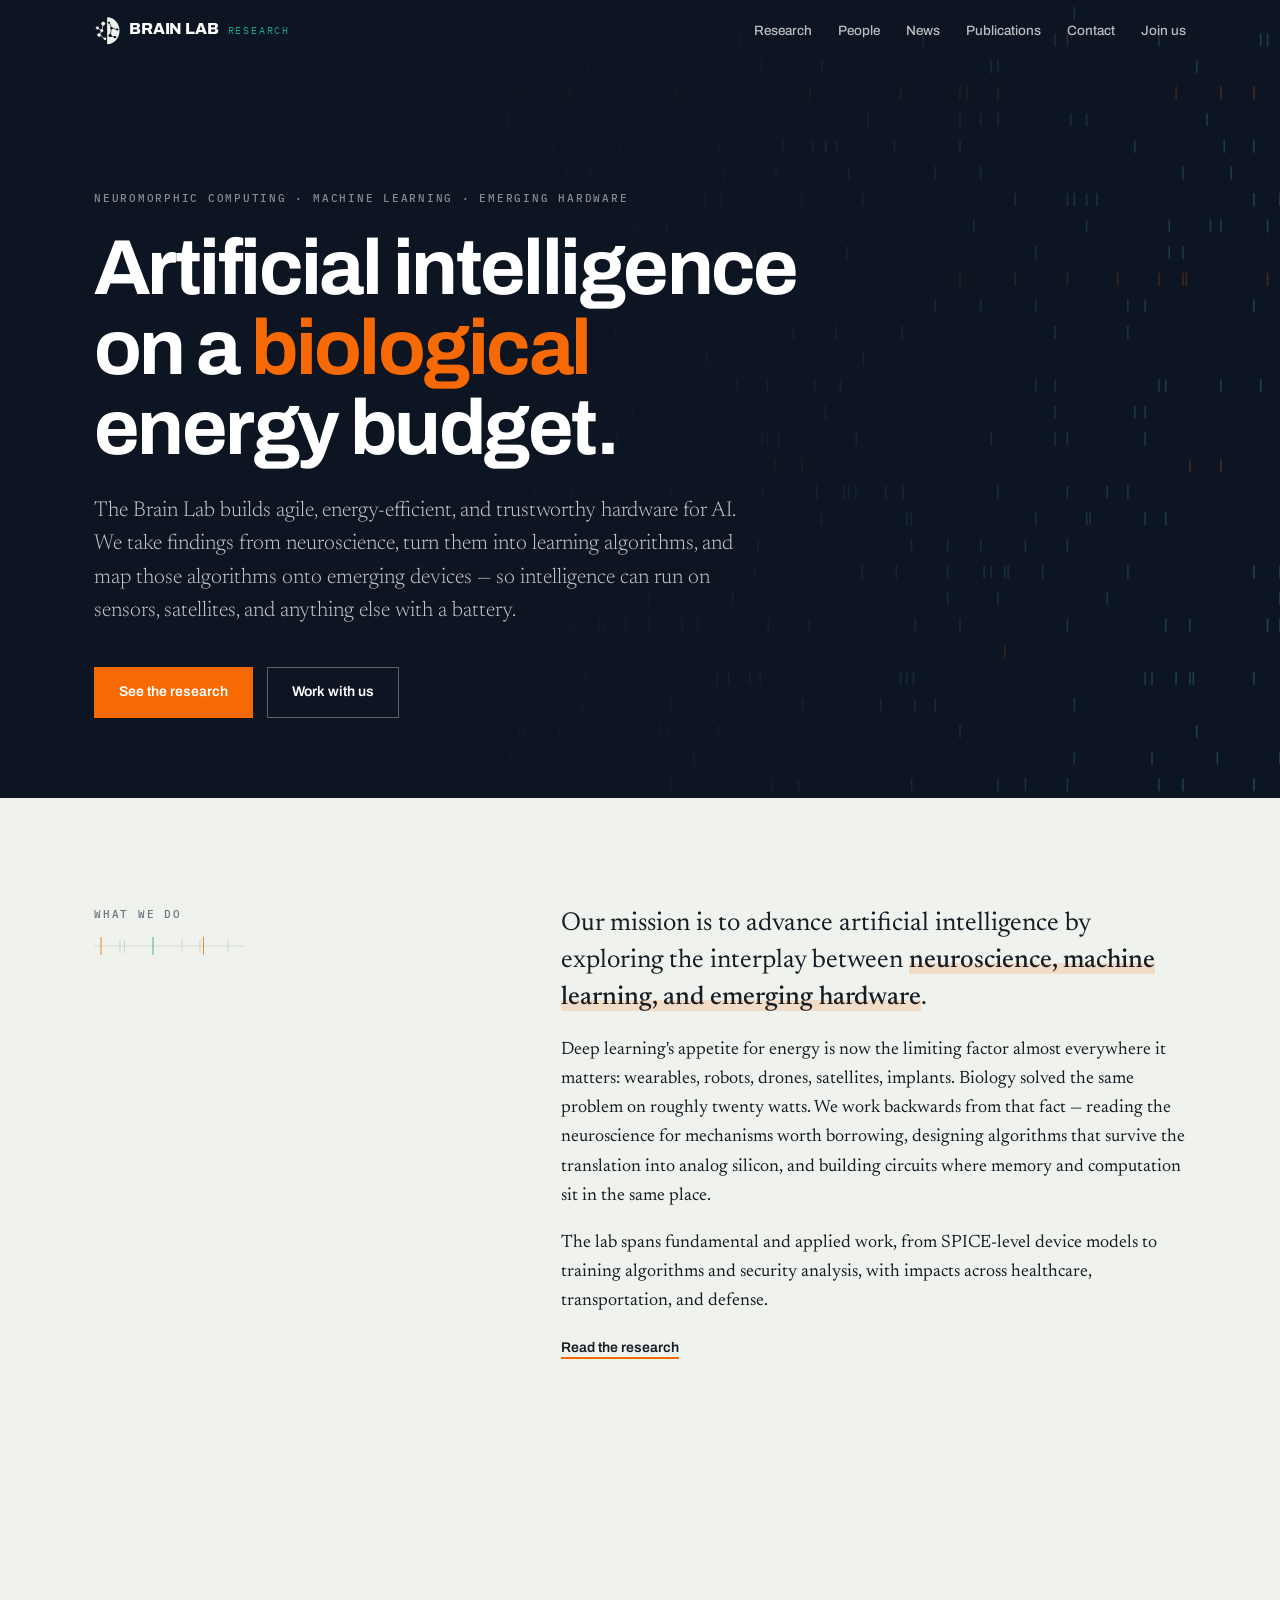
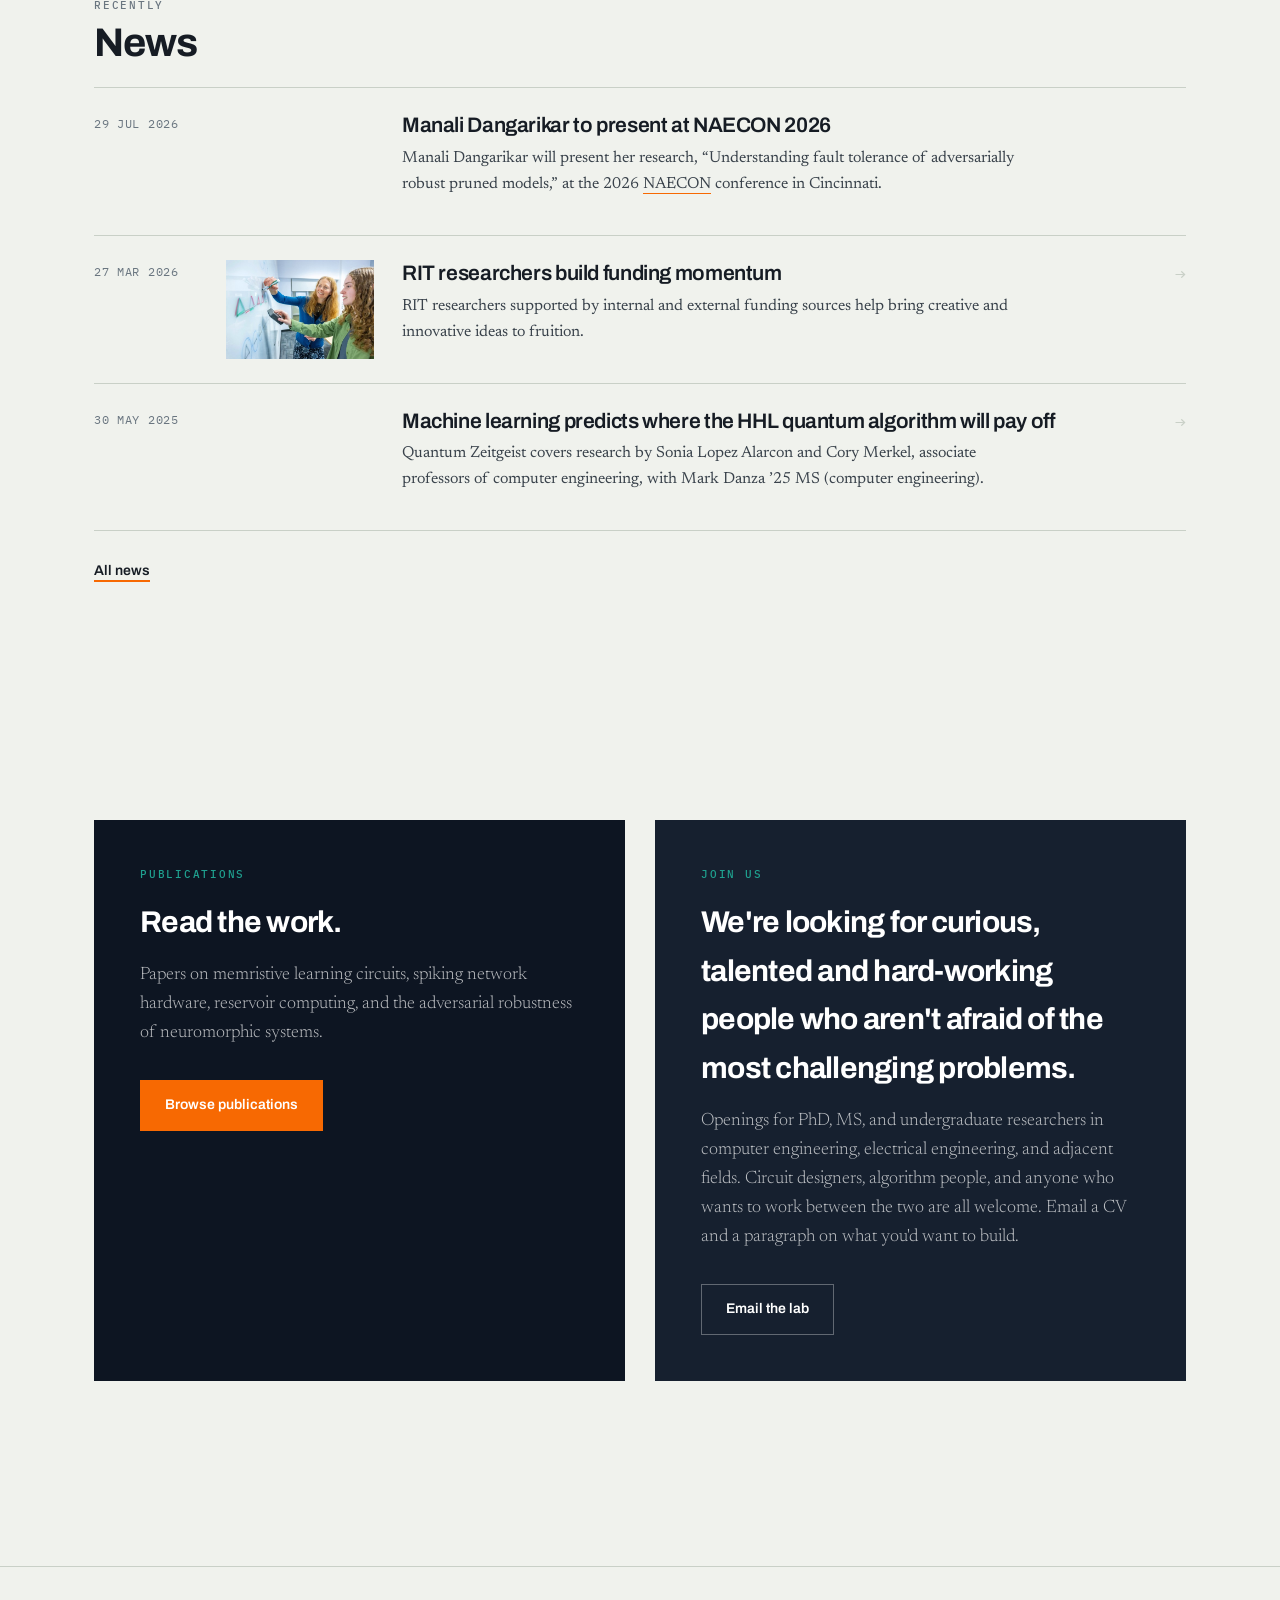
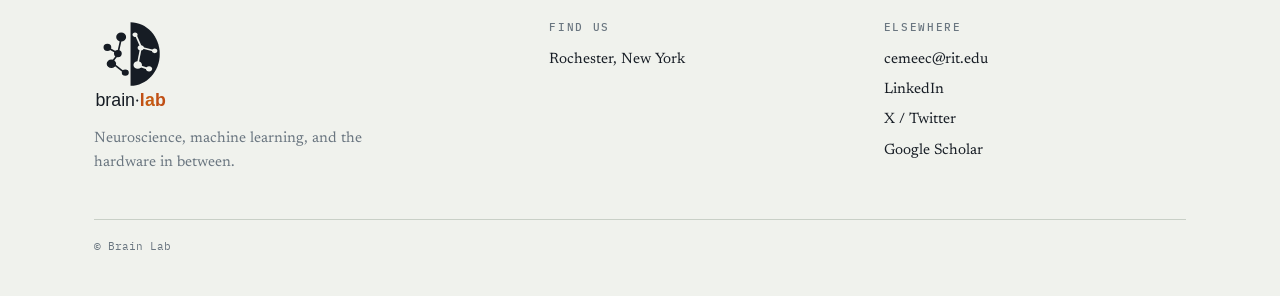
==== commit 2de9cf58: "Follow RIT news off the retired /brainlab subsite RIT retired www.rit.edu/brainlab entirely. Every p" ====
--- a/index.html
+++ b/index.html
@@ -96,7 +96,7 @@
   <div class="news-item">
     <span class="date">27 Mar 2026</span>
     <span class="thumb"><img src="assets/news/rit-researchers-build-funding-momentum.jpg" alt="" loading="lazy" onerror="this.closest('.thumb').remove()"></span>
-    <span><h4><a href="https://www.rit.edu/brainlab/news/rit-researchers-build-funding-momentum">RIT researchers build funding momentum</a></h4>
+    <span><h4><a href="https://www.rit.edu/news/rit-researchers-build-funding-momentum">RIT researchers build funding momentum</a></h4>
     <p>RIT researchers supported by internal and external funding sources help bring creative and innovative ideas to fruition.</p></span>
     <span class="arrow">→</span>
   </div>
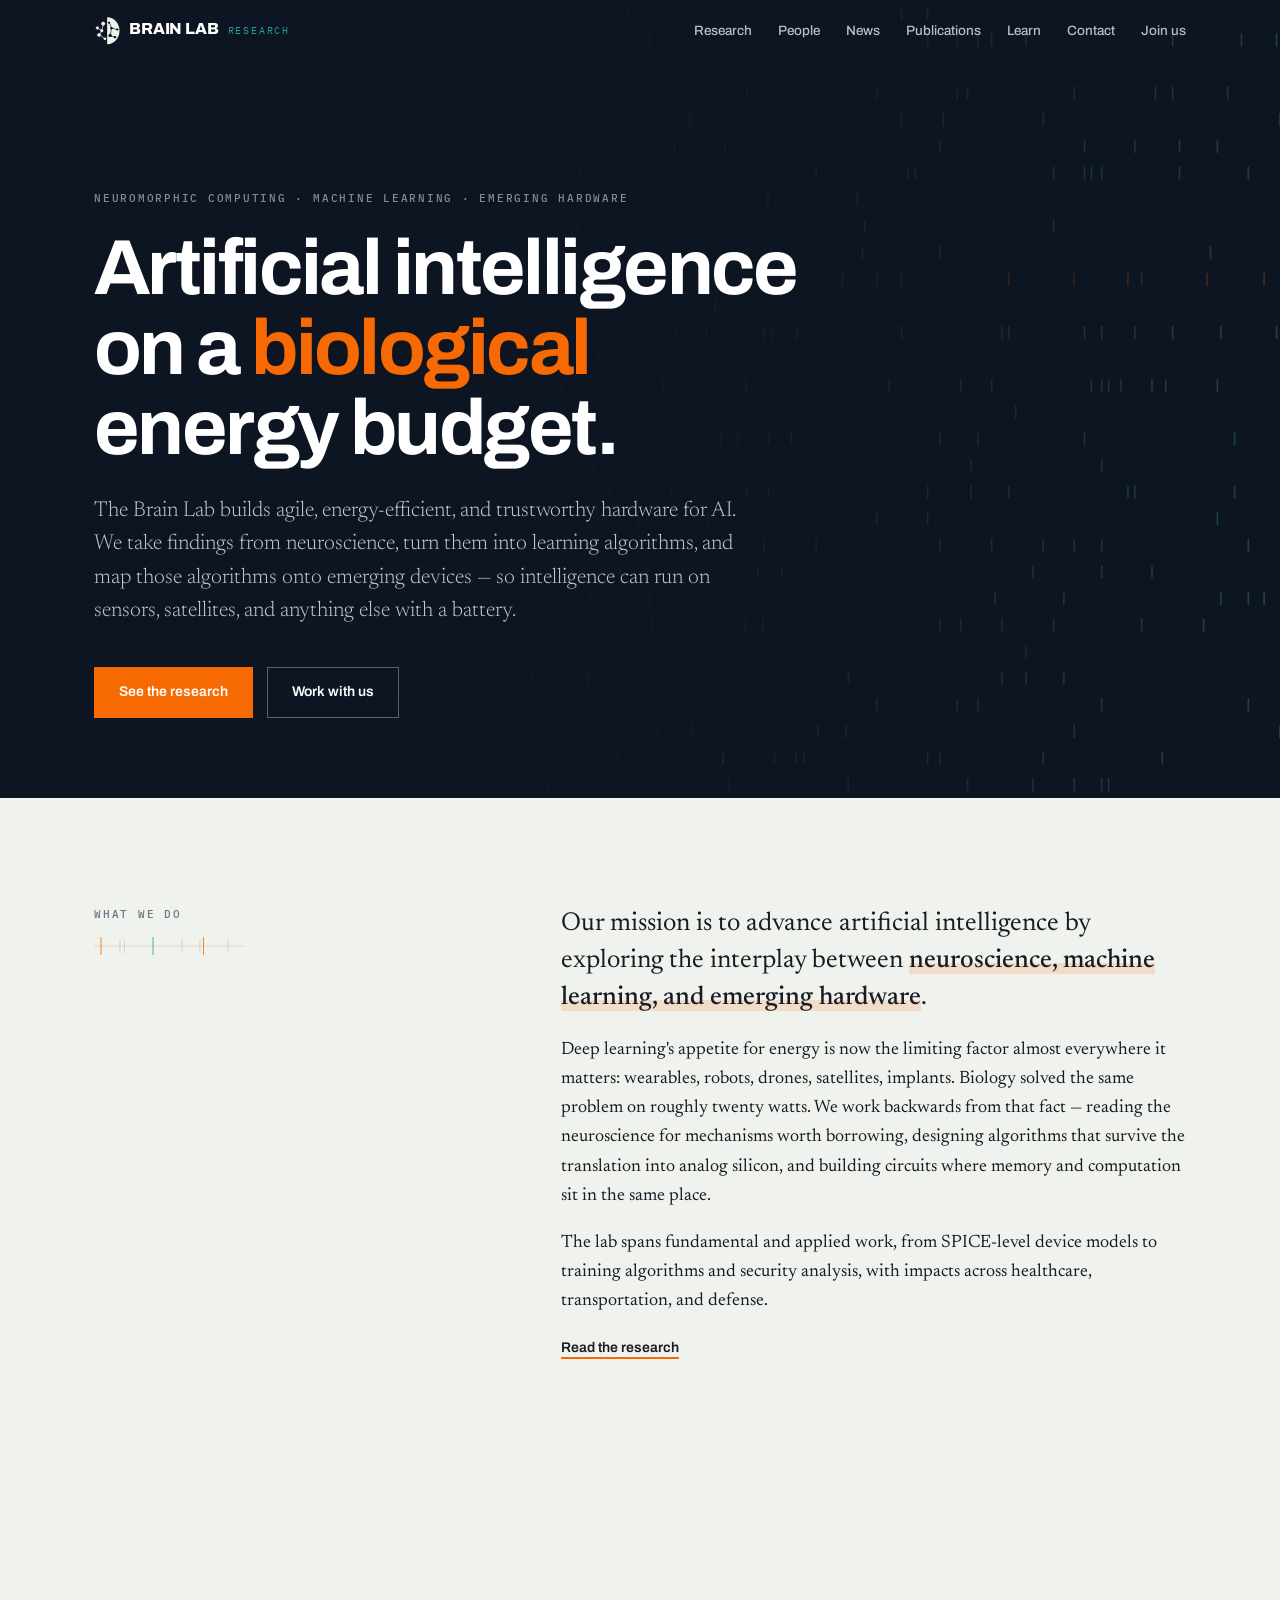
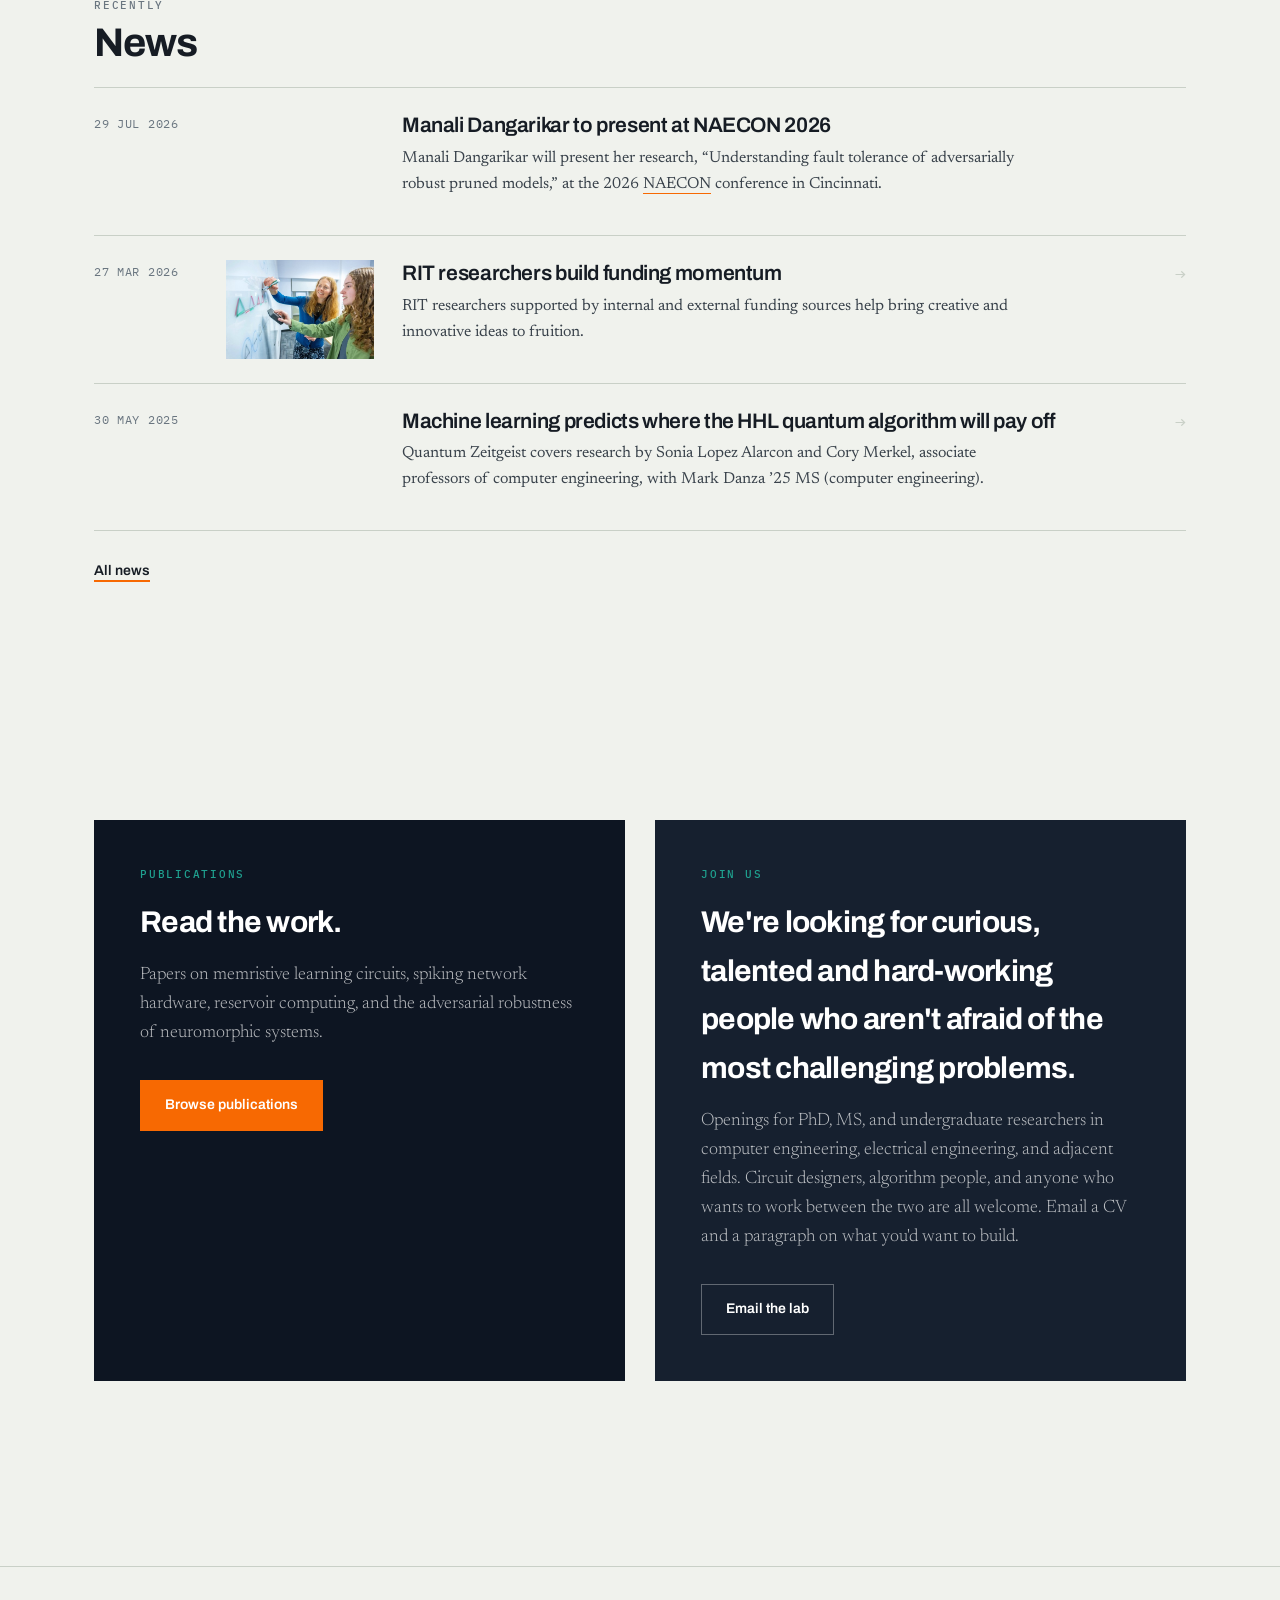
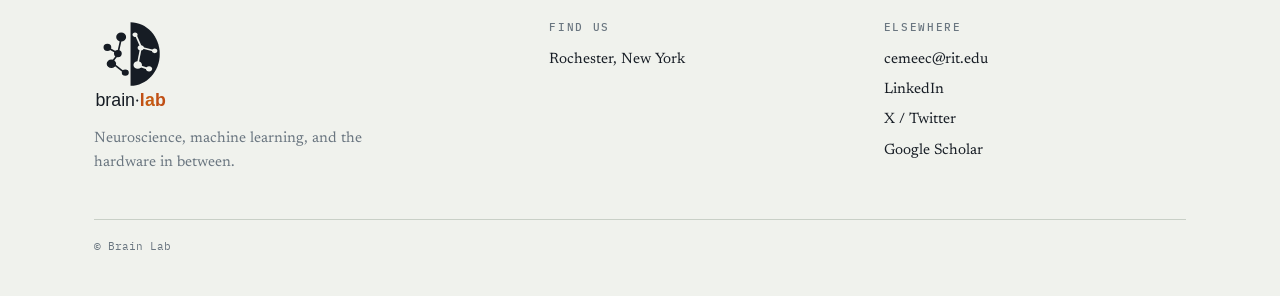
==== commit fc0818fe: "Add a Learn section, starting with CMPE 677 lecture slides learn.html is a hub of courses; each cour" ====
--- a/index.html
+++ b/index.html
@@ -20,7 +20,7 @@
 <link rel="alternate" type="application/rss+xml" title="Brain Lab — News" href="feed.xml">
 <link rel="icon" href="assets/icons/favicon.svg?v=3132f404" type="image/svg+xml">
 <link rel="apple-touch-icon" href="assets/icons/apple-touch-icon.png?v=1371a02b">
-<link rel="stylesheet" href="assets/css/site.css?v=52dcf7fa">
+<link rel="stylesheet" href="assets/css/site.css?v=db8df6ff">
 </head>
 <body>
 <a class="skip" href="#main">Skip to content</a>
@@ -34,6 +34,7 @@
       <a href="people.html">People</a>
       <a href="news.html">News</a>
       <a href="publications.html">Publications</a>
+      <a href="learn.html">Learn</a>
       <a href="contact.html">Contact</a>
       <a href="#join" class="nav-cta">Join us</a>
     </div>
--- a/assets/css/site.css
+++ b/assets/css/site.css
@@ -382,6 +382,47 @@
 .pub-count a{color:var(--muted)}
 @media(max-width:700px){.pub{grid-template-columns:1fr}.pub .links{margin-top:9px}}
 
+/* ---------- learn ----------
+   Two list shapes: course cards on the hub, lecture rows on a course page.
+   Both are whole-row anchors rather than a link inside a row — there is nothing
+   else clickable in either, so the bigger hit area costs nothing and the
+   stretched-::after trick the news list needs is unnecessary here. */
+.courses{display:grid;gap:0}
+.course{display:grid;grid-template-columns:96px 1fr auto;gap:clamp(12px,2.4vw,28px);
+  padding:26px 0;border-top:1px solid var(--rule);color:inherit;text-decoration:none;align-items:start}
+.course:last-of-type{border-bottom:1px solid var(--rule)}
+.course-code{font-family:var(--mono);font-size:11.5px;letter-spacing:.06em;color:var(--excite);padding-top:4px}
+.course-t{display:block;font-family:var(--display);font-weight:600;
+  font-size:clamp(18px,2vw,22px);letter-spacing:-.018em;line-height:1.25}
+.course:hover .course-t{color:var(--excite)}
+.course-d{display:block;margin-top:7px;font-size:16px;color:#39424B;max-width:68ch;line-height:1.5}
+.course .pub-count{display:block;margin-top:10px}
+.course .arrow{font-family:var(--mono);color:var(--rule);font-size:18px;
+  transition:color .2s ease,transform .2s ease}
+.course:hover .arrow{color:var(--excite);transform:translateX(4px)}
+
+.lec-list{display:grid;gap:0}
+.lec{display:grid;grid-template-columns:44px 1fr auto;gap:clamp(10px,2vw,22px);
+  padding:15px 0;border-bottom:1px dotted var(--rule);color:inherit;text-decoration:none;align-items:baseline}
+.lec:first-of-type{border-top:1px solid var(--rule)}
+.lec .num{font-family:var(--mono);font-size:11.5px;color:var(--excite)}
+.lec-t{display:block;font-family:var(--display);font-weight:500;font-size:15.5px;line-height:1.35}
+.lec:hover .lec-t{color:var(--excite)}
+/* Slide count and file size. Deliberately quiet — useful before clicking on a
+   phone connection, not something to read down the page. */
+.lec-m{display:block;margin-top:3px;font-family:var(--mono);font-size:10.5px;
+  letter-spacing:.04em;color:var(--muted)}
+.lec .arrow{font-family:var(--mono);color:var(--rule);font-size:15px;
+  transition:color .2s ease,transform .2s ease}
+.lec:hover .arrow{color:var(--excite);transform:translateY(2px)}
+
+@media(max-width:700px){
+  .course{grid-template-columns:1fr}
+  .course-code{padding-top:0}
+  .course .arrow{display:none}
+  .lec{grid-template-columns:32px 1fr auto}
+}
+
 /* ---------- panels ---------- */
 .split{display:grid;grid-template-columns:1fr 1fr;gap:clamp(18px,2.6vw,30px)}
 @media(max-width:820px){.split{grid-template-columns:1fr}}
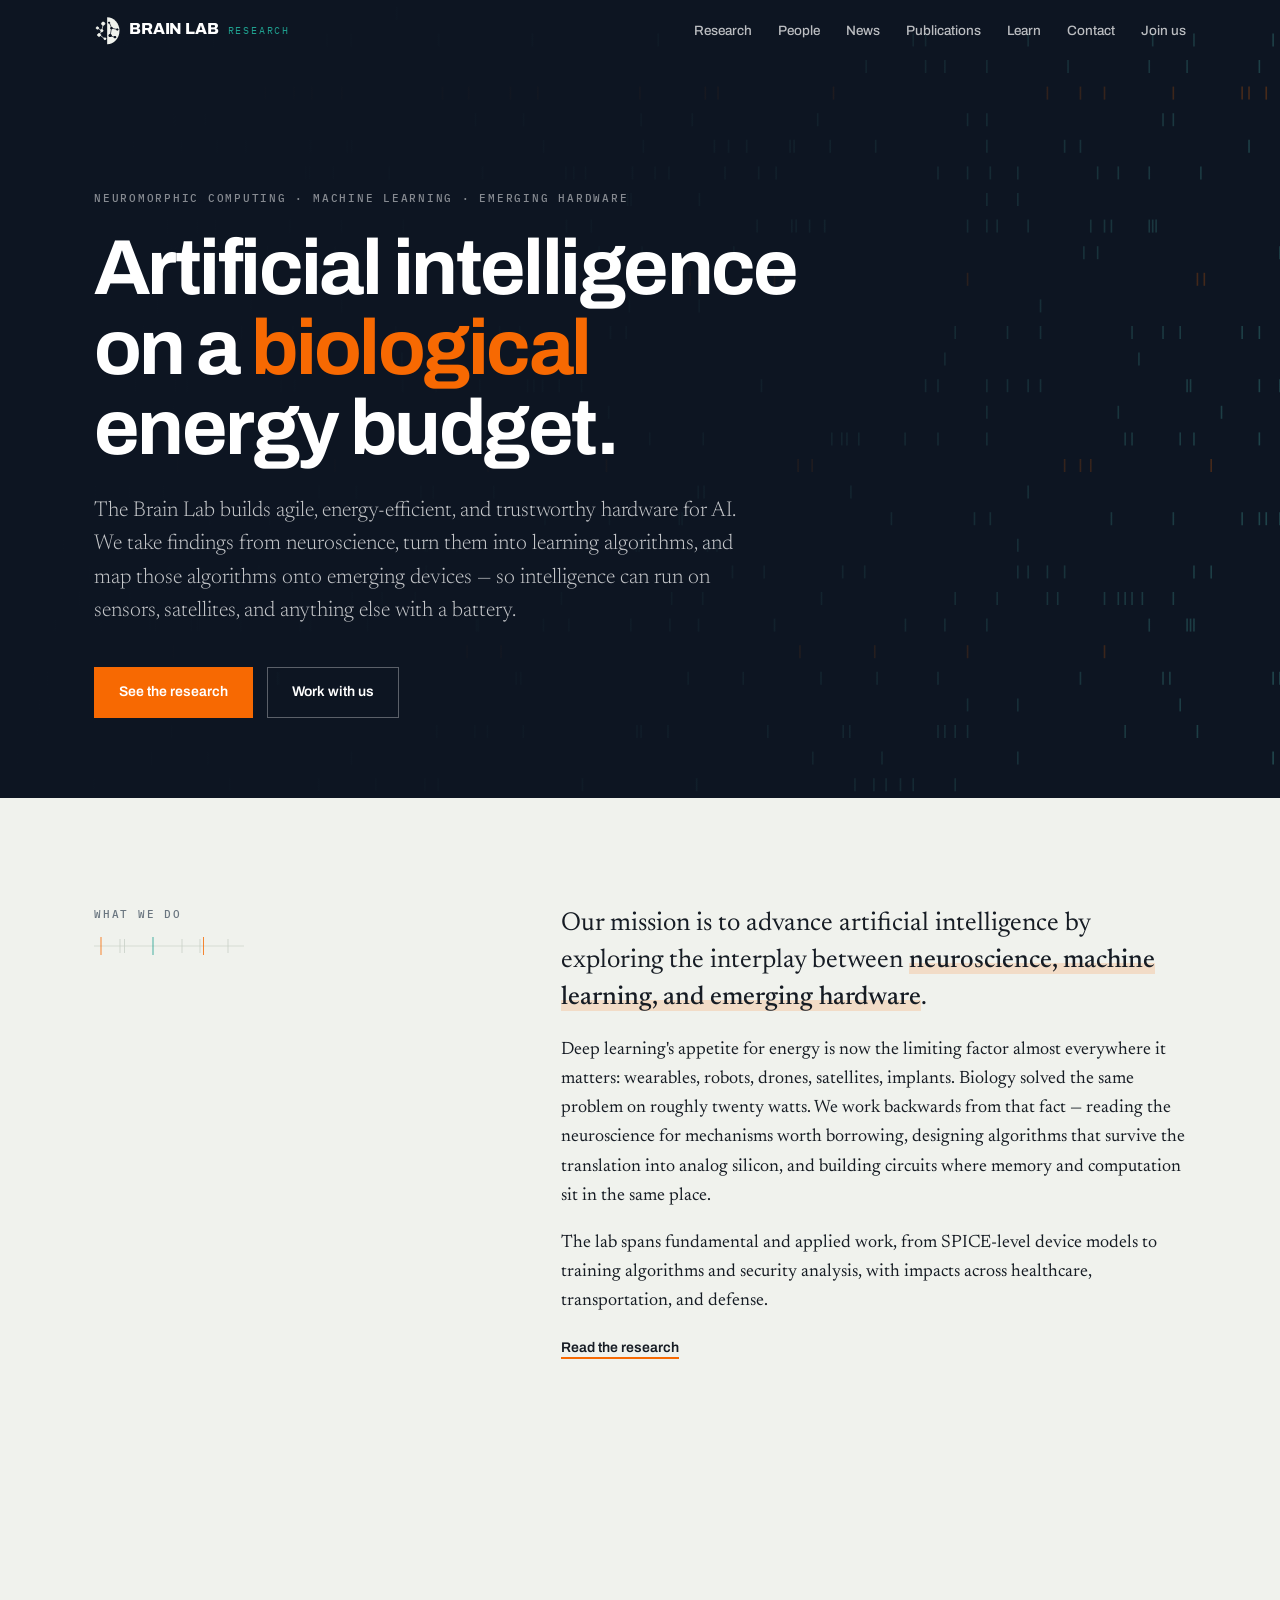
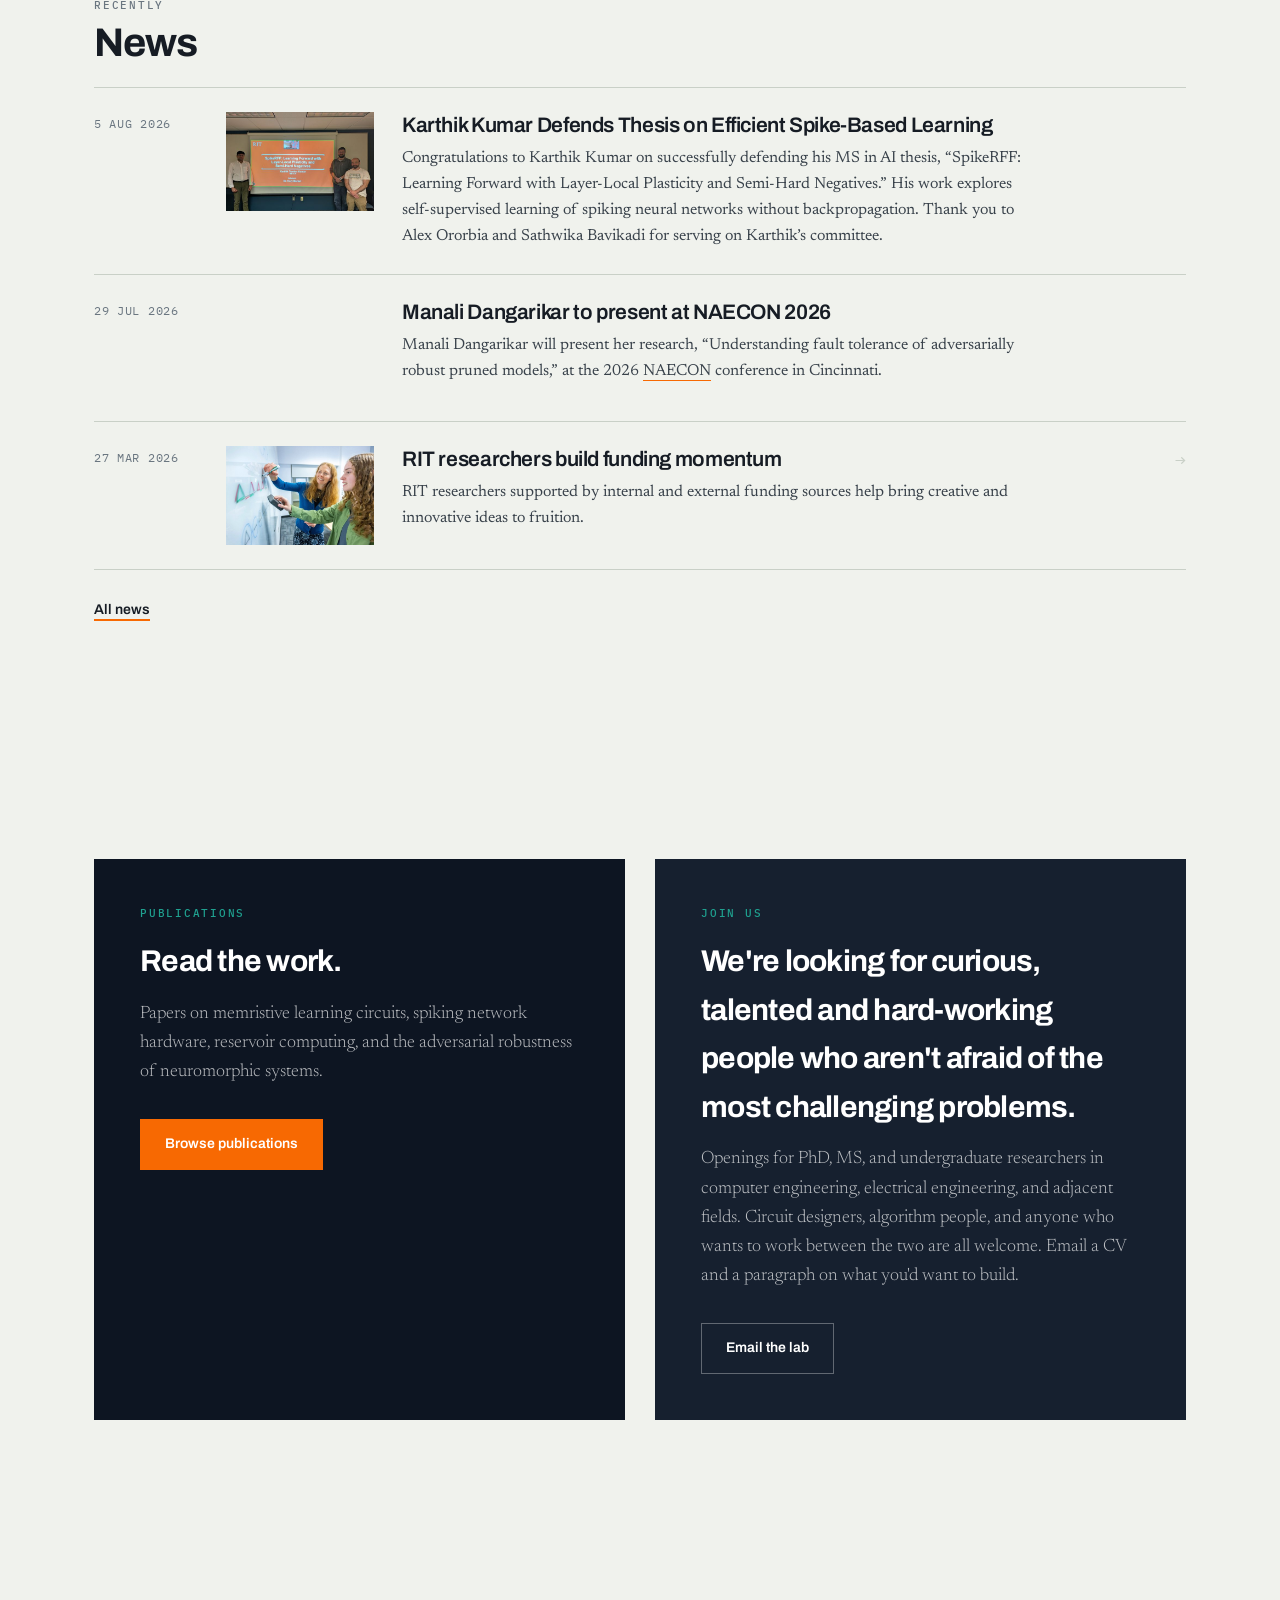
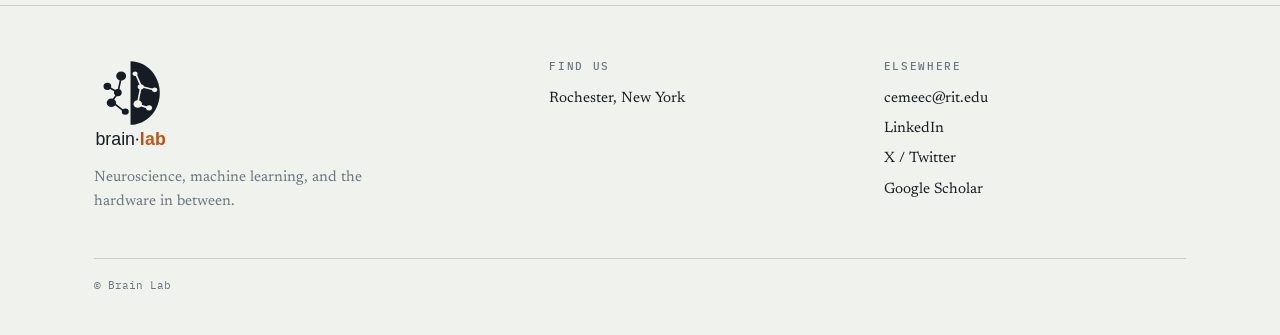
==== commit 10843c15: "Add news item for Karthik Kumar's thesis defence Also two small gaps this item exposed in the news b" ====
--- a/index.html
+++ b/index.html
@@ -87,6 +87,14 @@
 
 <!-- NEWS:START -->
   <div class="news-item">
+    <span class="date">5 Aug 2026</span>
+    <span class="thumb"><img src="assets/news/karthik-kumar-thesis-defense.jpg" alt="" loading="lazy" onerror="this.closest('.thumb').remove()"></span>
+    <span><h4>Karthik Kumar Defends Thesis on Efficient Spike-Based Learning</h4>
+    <p>Congratulations to Karthik Kumar on successfully defending his MS in AI thesis, “SpikeRFF: Learning Forward with Layer-Local Plasticity and Semi-Hard Negatives.” His work explores self-supervised learning of spiking neural networks without backpropagation. Thank you to Alex Ororbia and Sathwika Bavikadi for serving on Karthik’s committee.</p></span>
+    <span></span>
+  </div>
+
+  <div class="news-item">
     <span class="date">29 Jul 2026</span>
     <span class="thumb"></span>
     <span><h4>Manali Dangarikar to present at NAECON 2026</h4>
@@ -99,14 +107,6 @@
     <span class="thumb"><img src="assets/news/rit-researchers-build-funding-momentum.jpg" alt="" loading="lazy" onerror="this.closest('.thumb').remove()"></span>
     <span><h4><a href="https://www.rit.edu/news/rit-researchers-build-funding-momentum">RIT researchers build funding momentum</a></h4>
     <p>RIT researchers supported by internal and external funding sources help bring creative and innovative ideas to fruition.</p></span>
-    <span class="arrow">→</span>
-  </div>
-
-  <div class="news-item">
-    <span class="date">30 May 2025</span>
-    <span class="thumb"></span>
-    <span><h4><a href="https://quantumzeitgeist.com/quantum-machine-learning-predicts-suitability-of-hhl-algorithm-for-equations/">Machine learning predicts where the HHL quantum algorithm will pay off</a></h4>
-    <p>Quantum Zeitgeist covers research by Sonia Lopez Alarcon and Cory Merkel, associate professors of computer engineering, with Mark Danza ’25 MS (computer engineering).</p></span>
     <span class="arrow">→</span>
   </div>
 
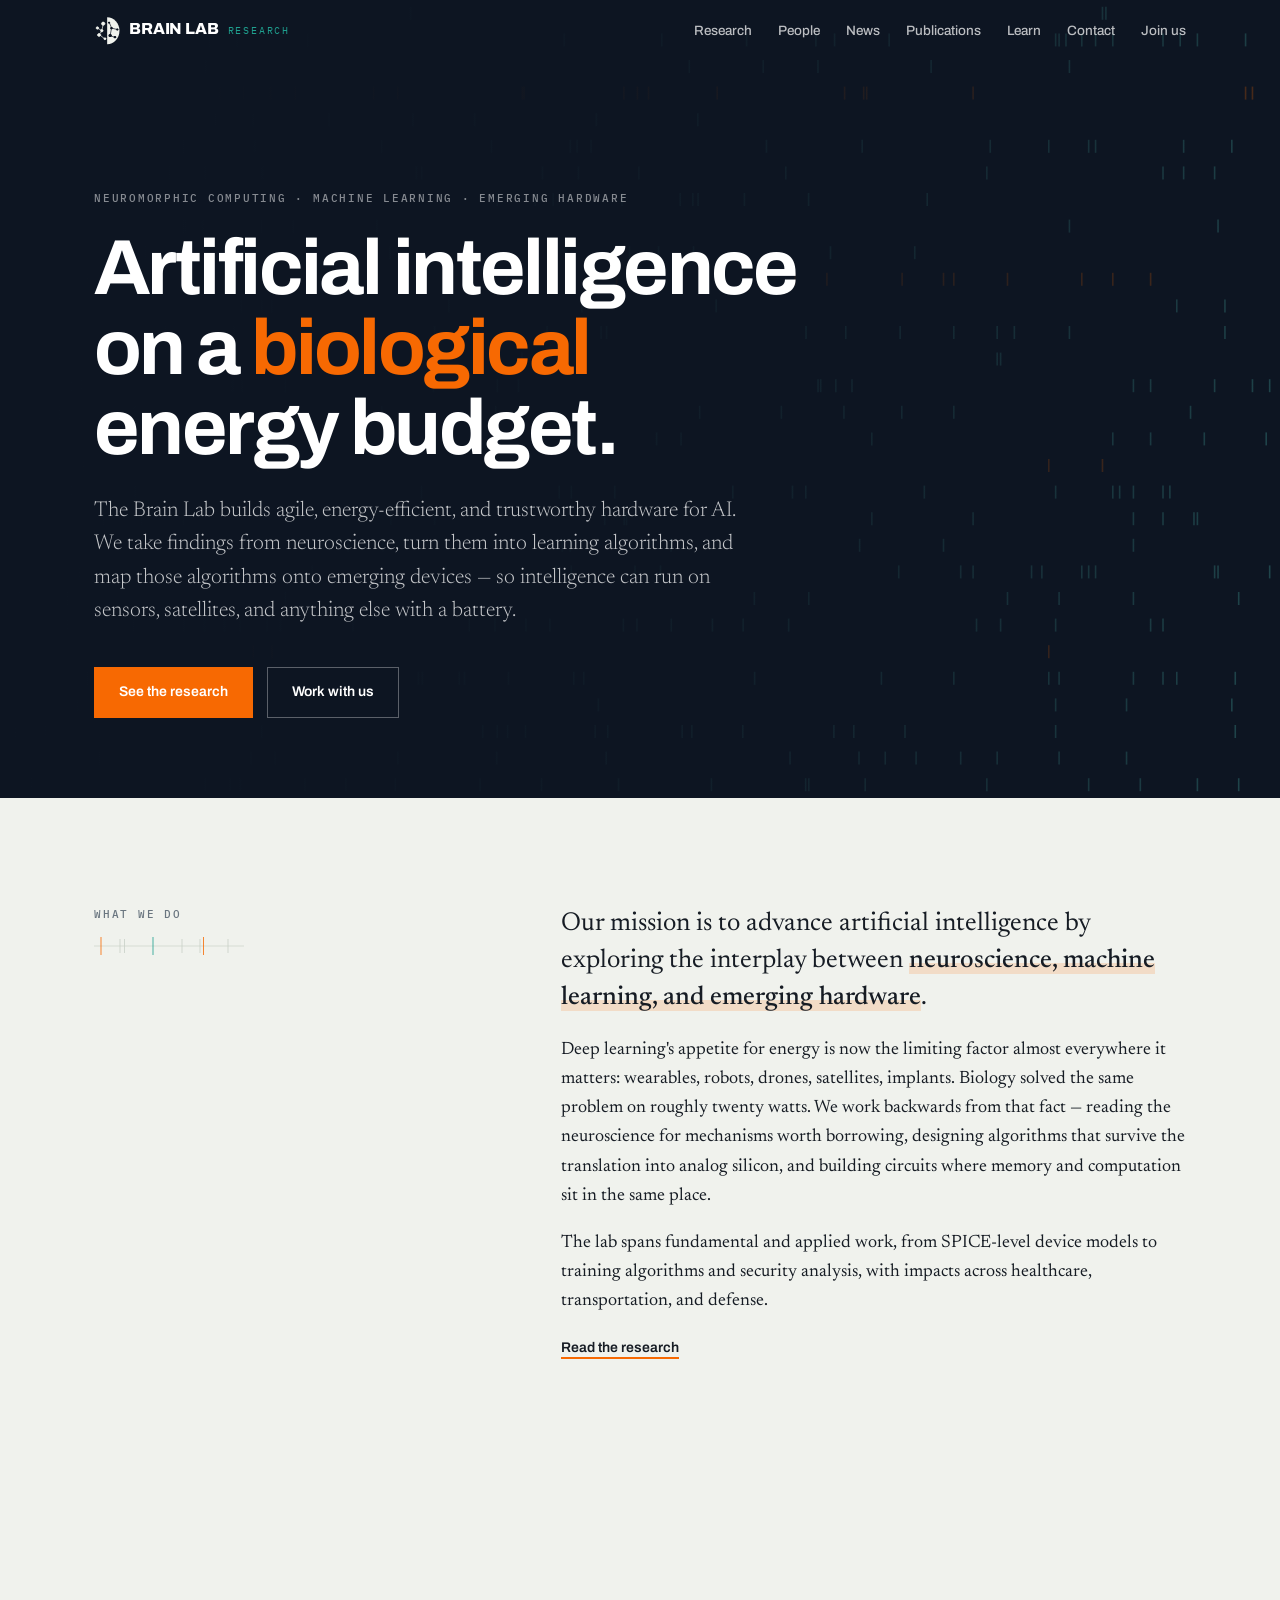
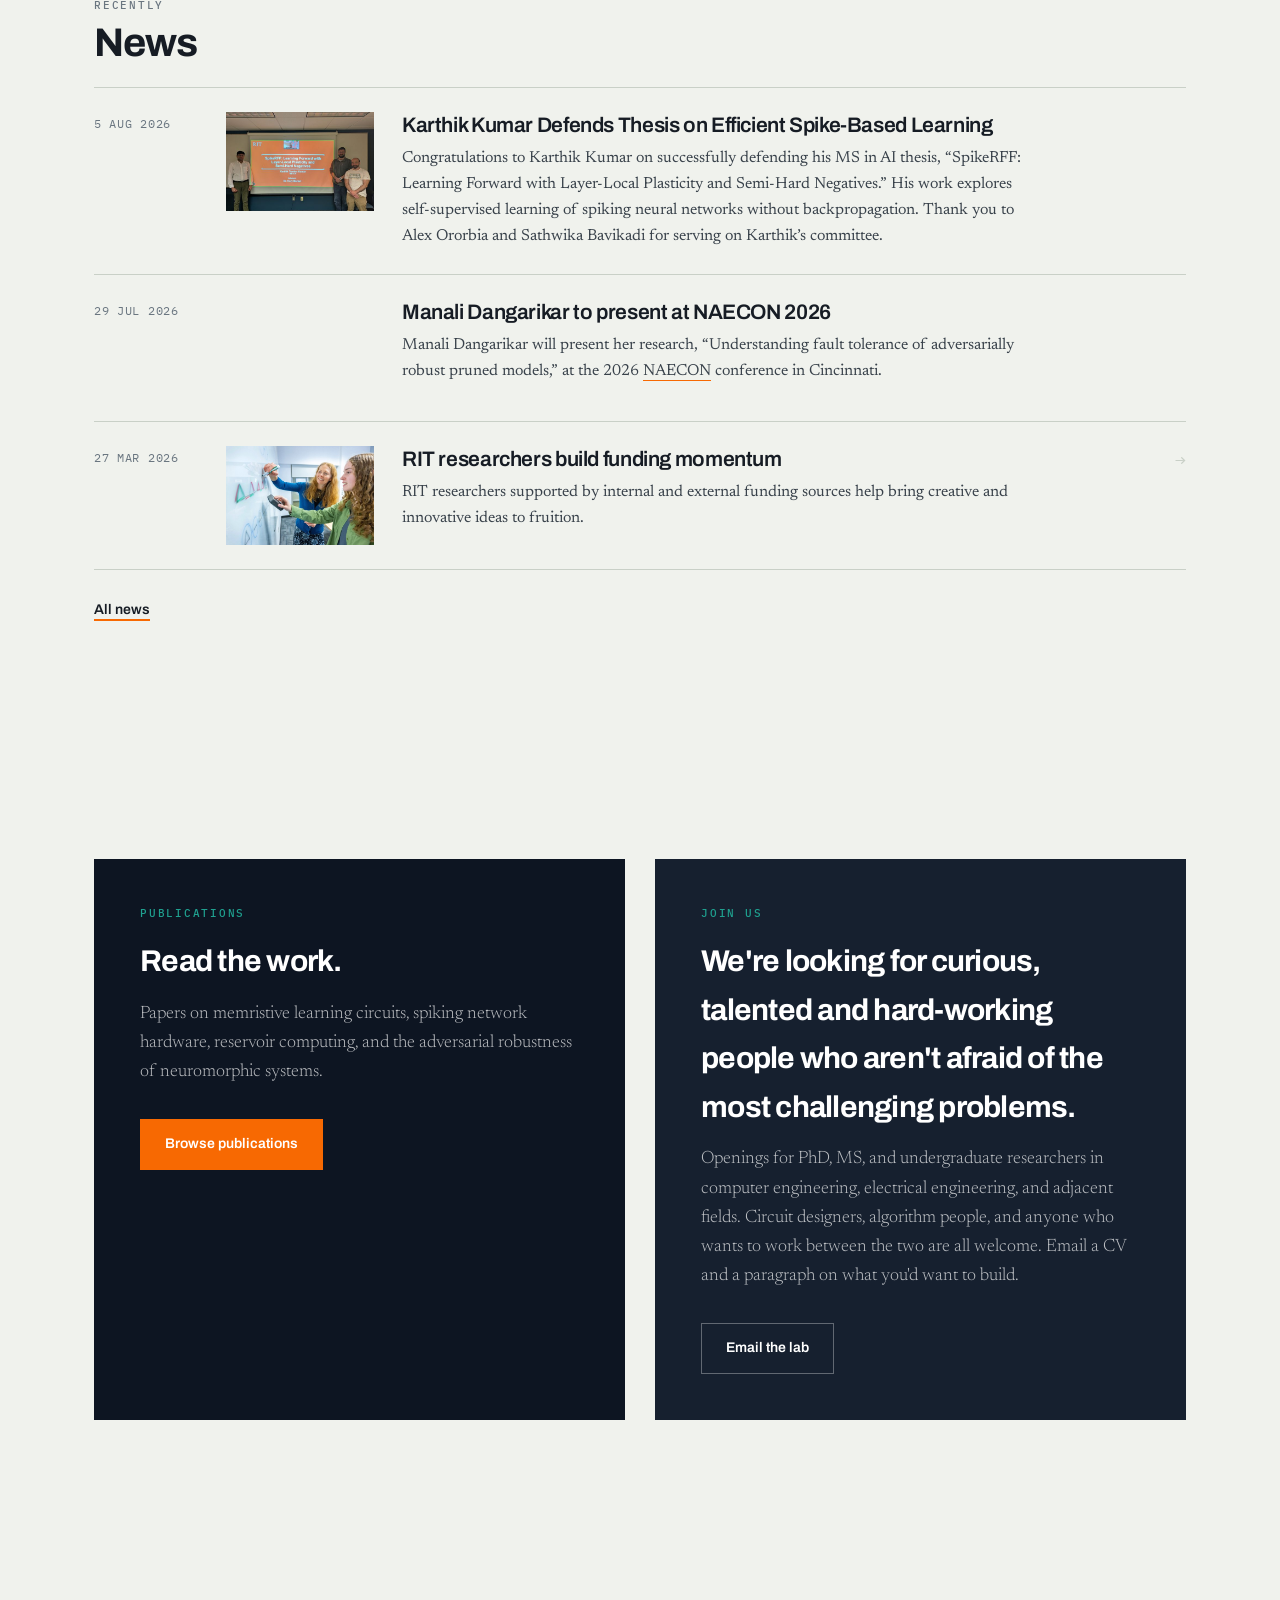
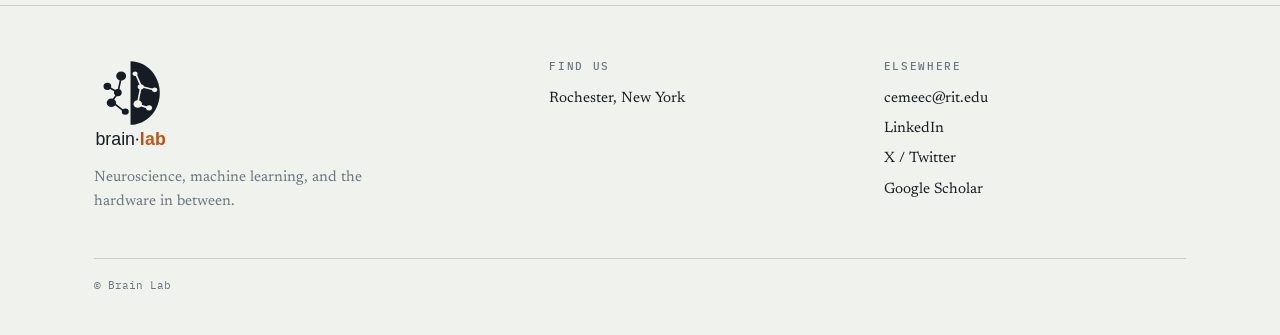
==== commit f1a1df95: "Make news photos open at full size The thumbnails are 540x360 shown at 148px, so there was no way to" ====
--- a/index.html
+++ b/index.html
@@ -20,7 +20,7 @@
 <link rel="alternate" type="application/rss+xml" title="Brain Lab — News" href="feed.xml">
 <link rel="icon" href="assets/icons/favicon.svg?v=3132f404" type="image/svg+xml">
 <link rel="apple-touch-icon" href="assets/icons/apple-touch-icon.png?v=1371a02b">
-<link rel="stylesheet" href="assets/css/site.css?v=db8df6ff">
+<link rel="stylesheet" href="assets/css/site.css?v=bb1b19fa">
 </head>
 <body>
 <a class="skip" href="#main">Skip to content</a>
@@ -88,7 +88,7 @@
 <!-- NEWS:START -->
   <div class="news-item">
     <span class="date">5 Aug 2026</span>
-    <span class="thumb"><img src="assets/news/karthik-kumar-thesis-defense.jpg" alt="" loading="lazy" onerror="this.closest('.thumb').remove()"></span>
+    <a class="thumb" href="assets/news/karthik-kumar-thesis-defense-large.jpg" aria-label="View larger image"><img src="assets/news/karthik-kumar-thesis-defense.jpg" alt="Three people standing either side of a projection screen showing the SpikeRFF thesis defence title slide." loading="lazy" onerror="this.closest('.thumb').remove()"></a>
     <span><h4>Karthik Kumar Defends Thesis on Efficient Spike-Based Learning</h4>
     <p>Congratulations to Karthik Kumar on successfully defending his MS in AI thesis, “SpikeRFF: Learning Forward with Layer-Local Plasticity and Semi-Hard Negatives.” His work explores self-supervised learning of spiking neural networks without backpropagation. Thank you to Alex Ororbia and Sathwika Bavikadi for serving on Karthik’s committee.</p></span>
     <span></span>
@@ -104,7 +104,7 @@
 
   <div class="news-item">
     <span class="date">27 Mar 2026</span>
-    <span class="thumb"><img src="assets/news/rit-researchers-build-funding-momentum.jpg" alt="" loading="lazy" onerror="this.closest('.thumb').remove()"></span>
+    <a class="thumb" href="assets/news/rit-researchers-build-funding-momentum.jpg" aria-label="View larger image"><img src="assets/news/rit-researchers-build-funding-momentum.jpg" alt="" loading="lazy" onerror="this.closest('.thumb').remove()"></a>
     <span><h4><a href="https://www.rit.edu/news/rit-researchers-build-funding-momentum">RIT researchers build funding momentum</a></h4>
     <p>RIT researchers supported by internal and external funding sources help bring creative and innovative ideas to fruition.</p></span>
     <span class="arrow">→</span>
@@ -159,6 +159,6 @@
   </div>
 </footer>
 
-<script src="assets/js/site.js?v=5d2c4cf4"></script>
+<script src="assets/js/site.js?v=11ef15c7"></script>
 </body>
 </html>
--- a/assets/css/site.css
+++ b/assets/css/site.css
@@ -244,6 +244,21 @@
    unclickable — the headline's ::after would swallow every click. */
 .news-item p a{position:relative;z-index:1;color:inherit;text-decoration:none;border-bottom:1.5px solid var(--excite);padding-bottom:1px}
 .news-item p a:hover{background:rgba(247,105,2,.12)}
+/* The picture links to a larger copy. On a scraped item the headline's stretched
+   ::after covers the whole card, so this has to be raised above it or the click
+   goes to the article instead — the same fix the inline summary links need. */
+a.thumb{position:relative;z-index:1;cursor:zoom-in;display:block}
+a.thumb:focus-visible{outline:2px solid var(--excite);outline-offset:2px}
+
+/* Enlarged view. Sized to the viewport rather than the file so a big picture
+   cannot overflow on a phone. */
+dialog.lightbox{border:0;padding:0;background:none;max-width:none;max-height:none;
+  width:100%;height:100%;overflow:hidden}
+dialog.lightbox::backdrop{background:rgba(13,21,34,.82);backdrop-filter:blur(3px)}
+dialog.lightbox img{position:absolute;top:50%;left:50%;transform:translate(-50%,-50%);
+  max-width:calc(100vw - 32px);max-height:calc(100vh - 32px);
+  width:auto;height:auto;cursor:zoom-out;box-shadow:0 24px 70px rgba(13,21,34,.4)}
+
 .news-item .arrow{font-family:var(--mono);color:var(--rule);font-size:18px;transition:color .2s ease,transform .2s ease}
 .news-item:hover h4{color:var(--excite)}
 .news-item:hover .arrow{color:var(--excite);transform:translateX(4px)}
